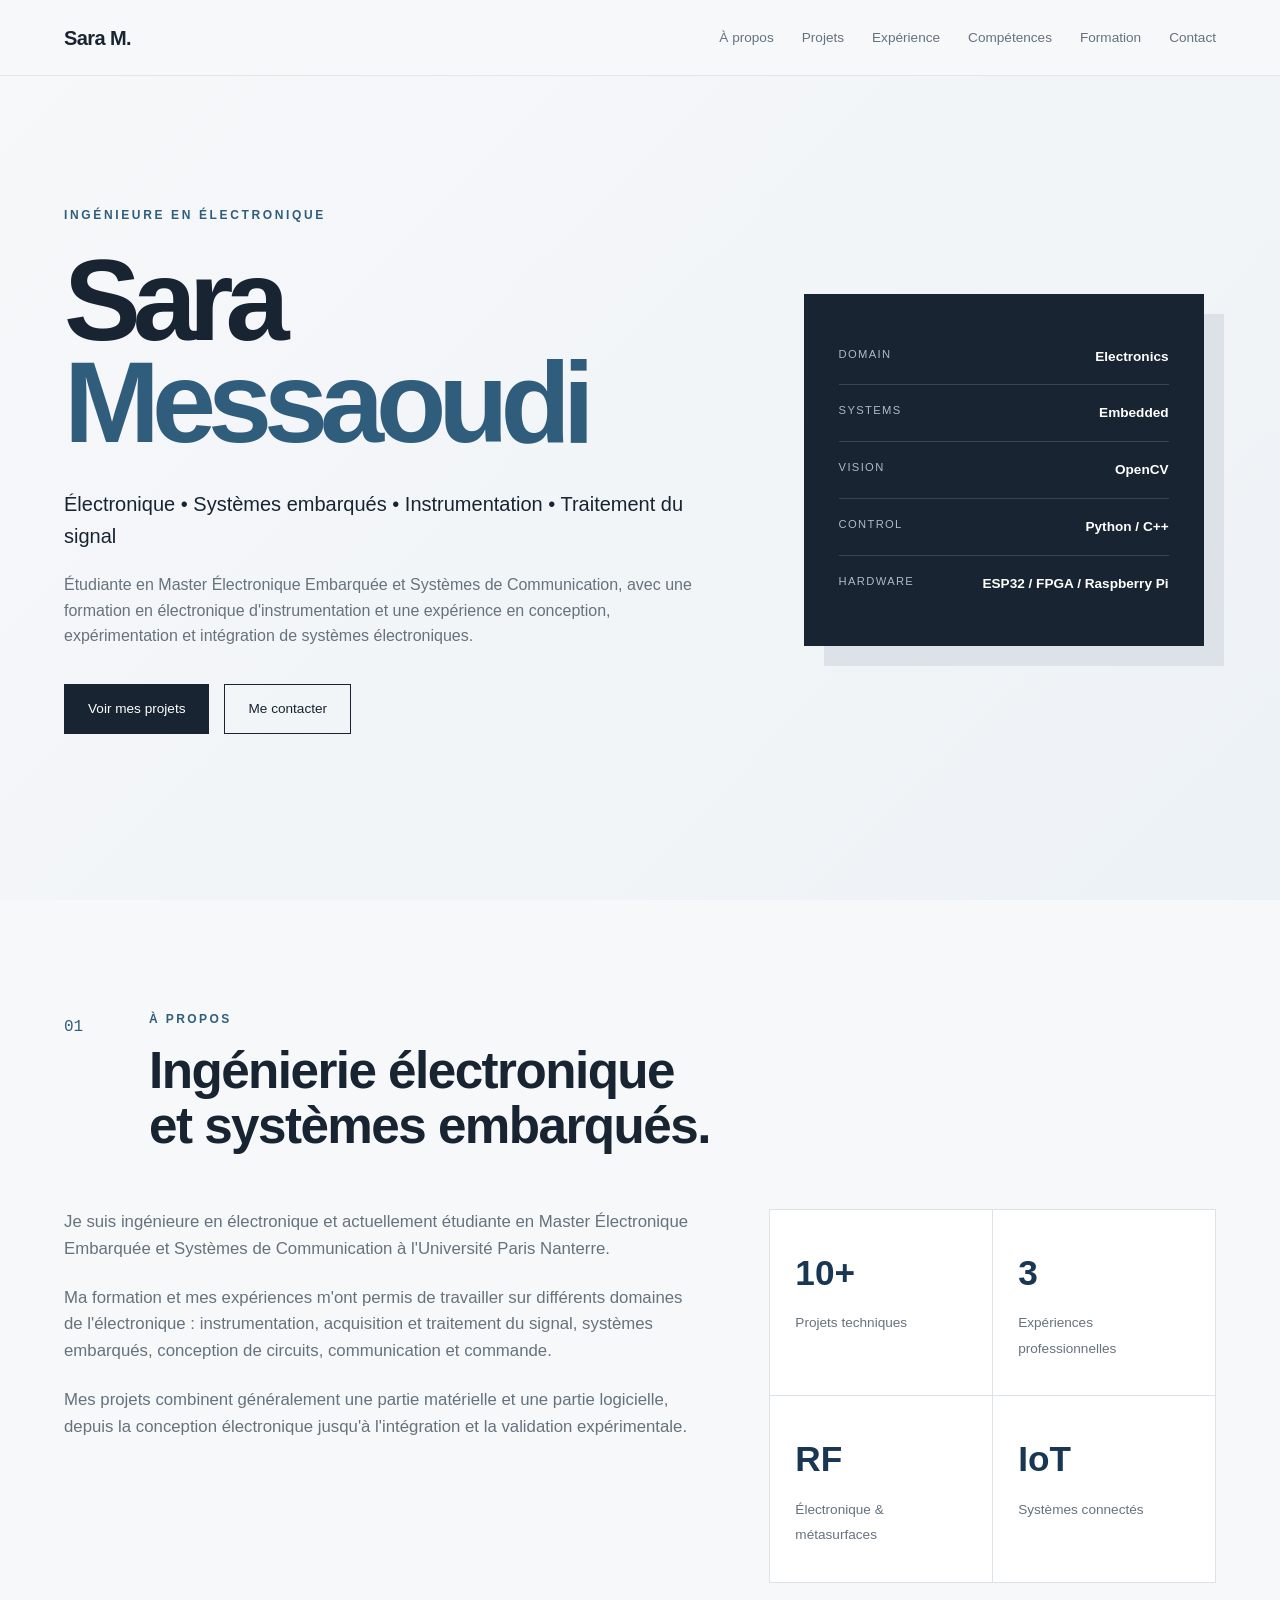
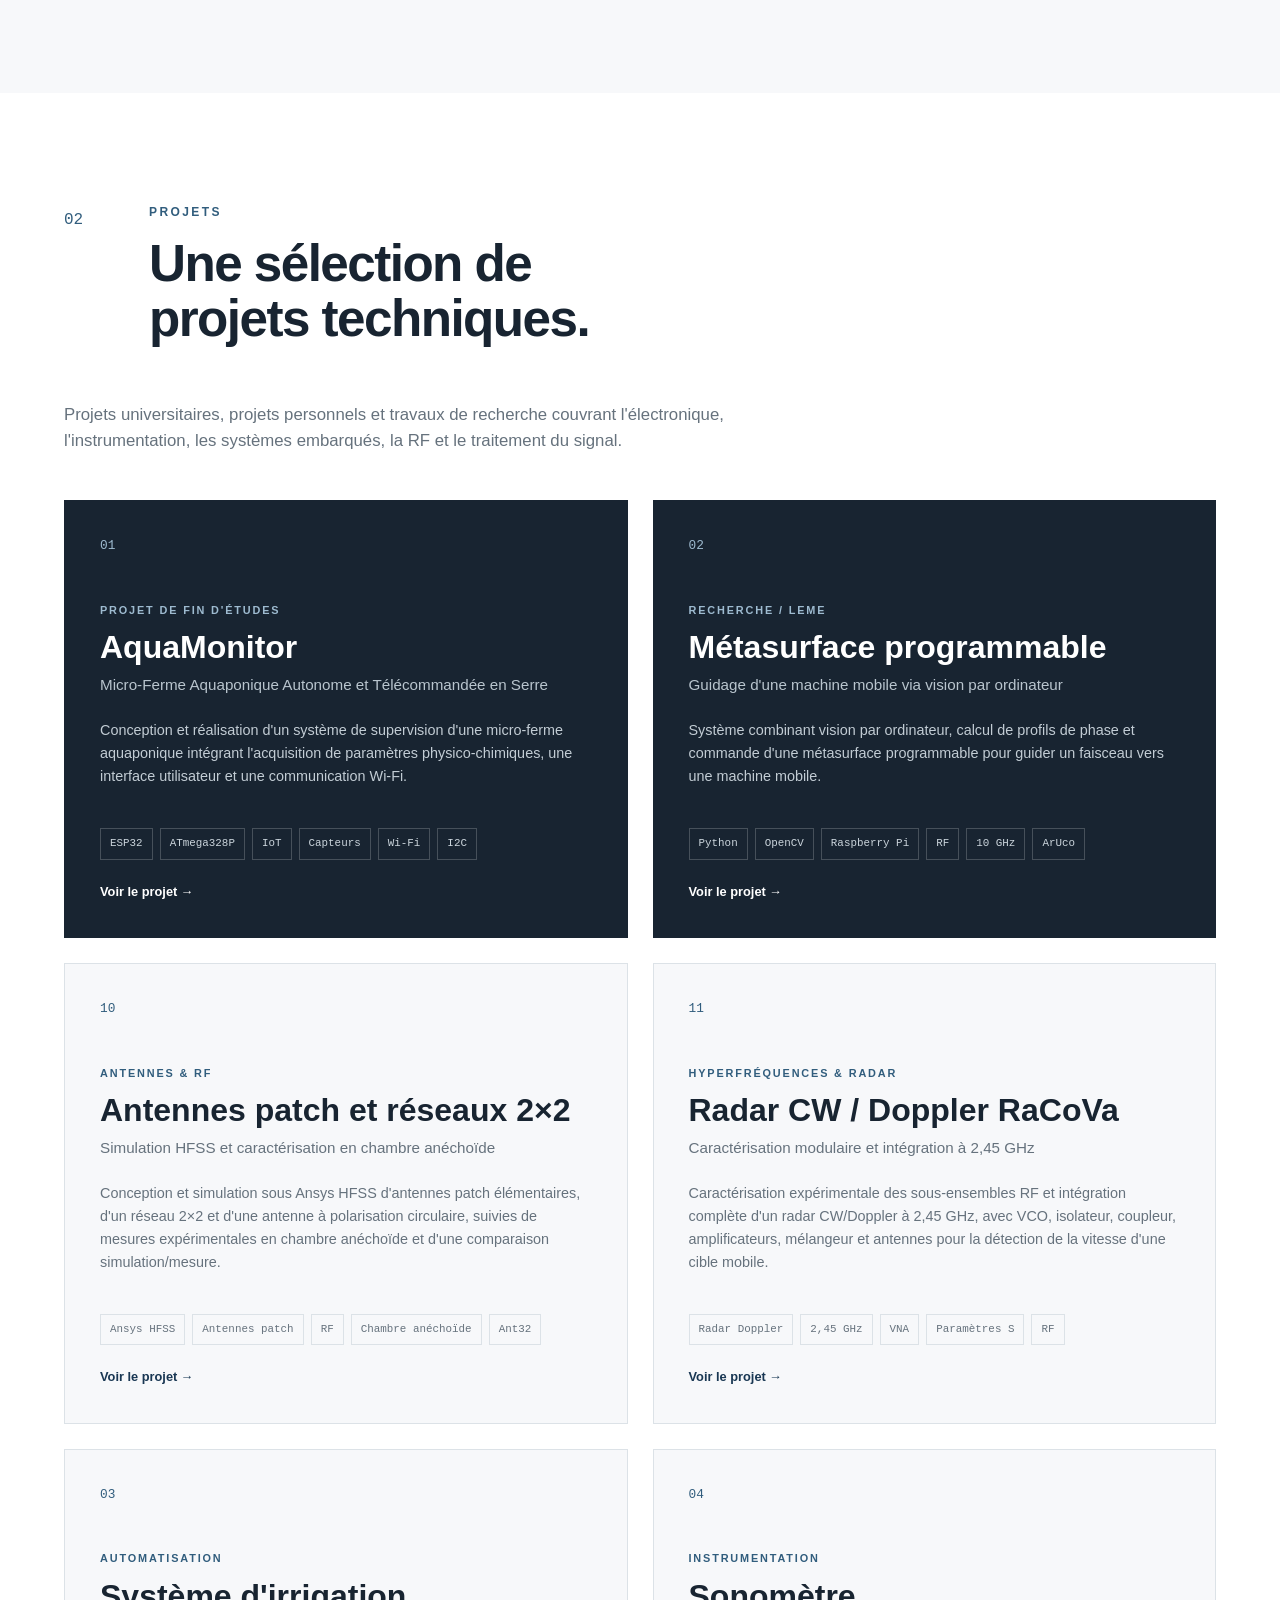
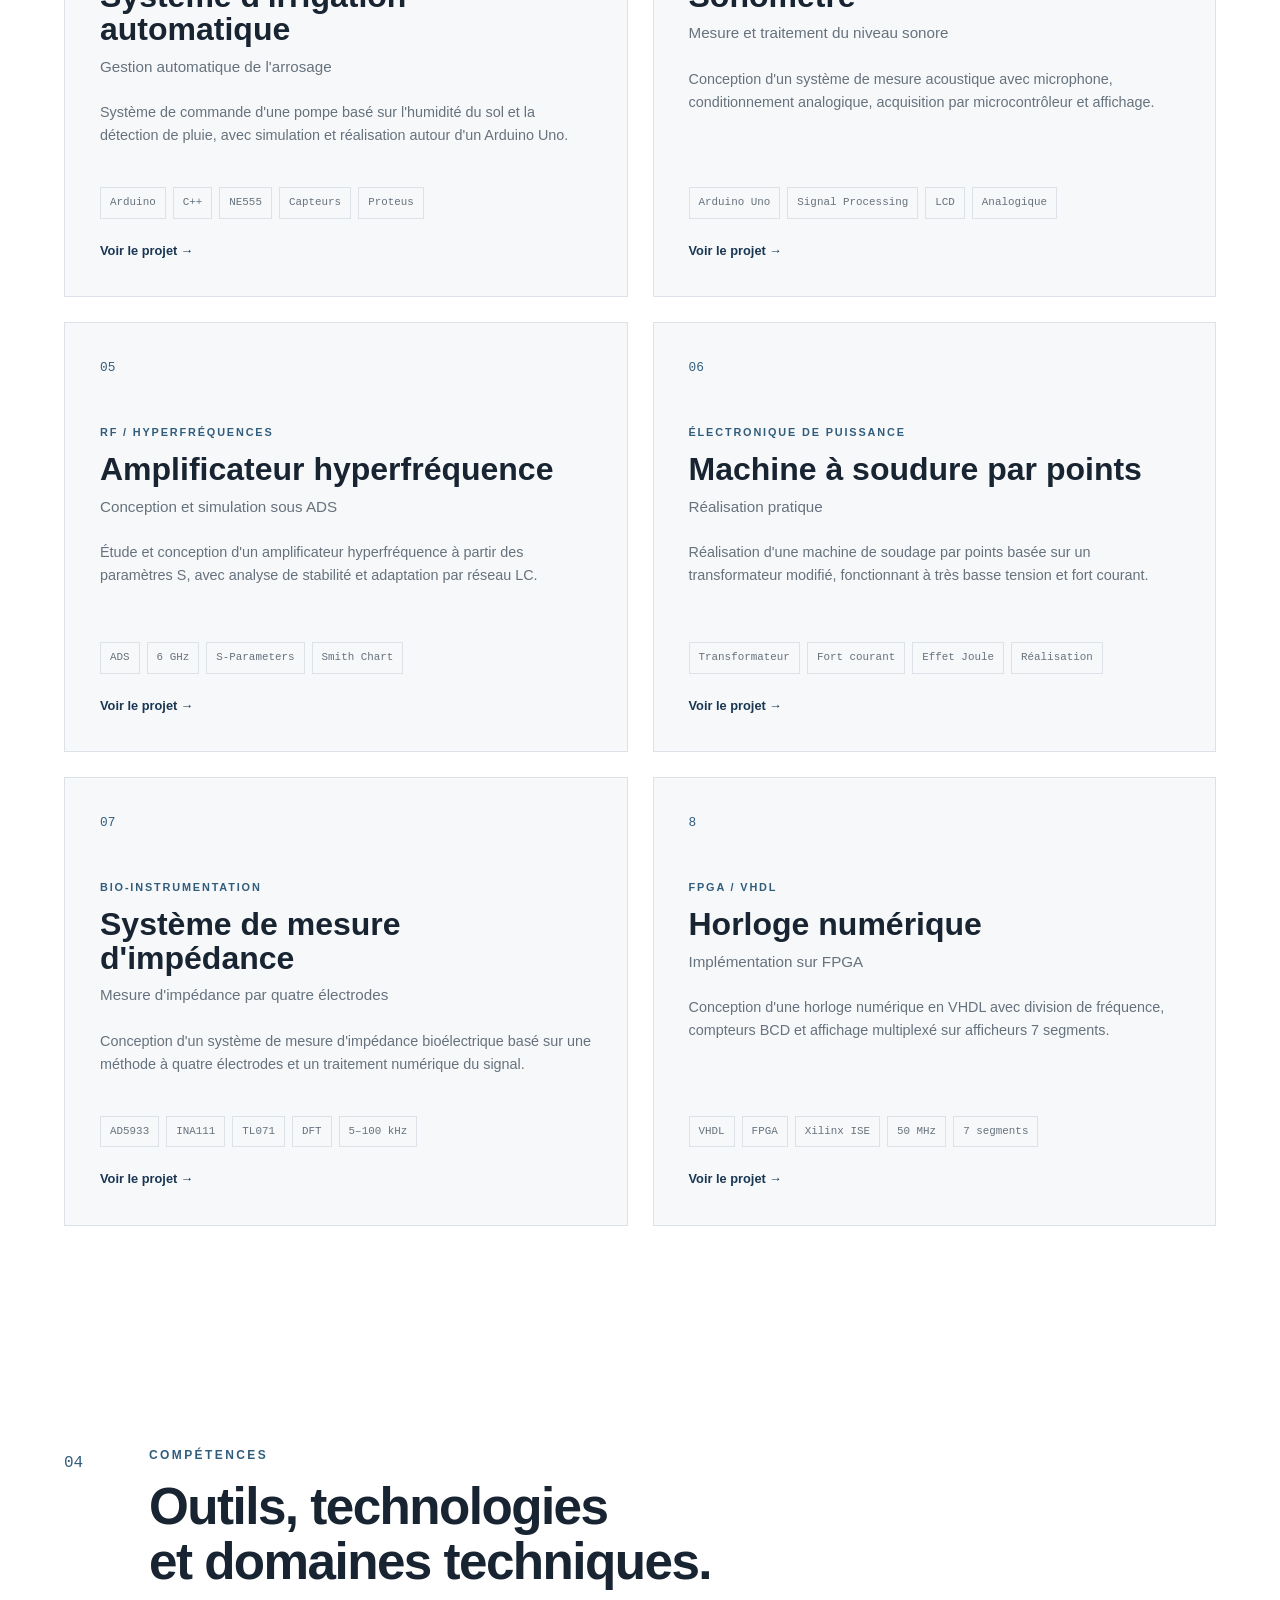
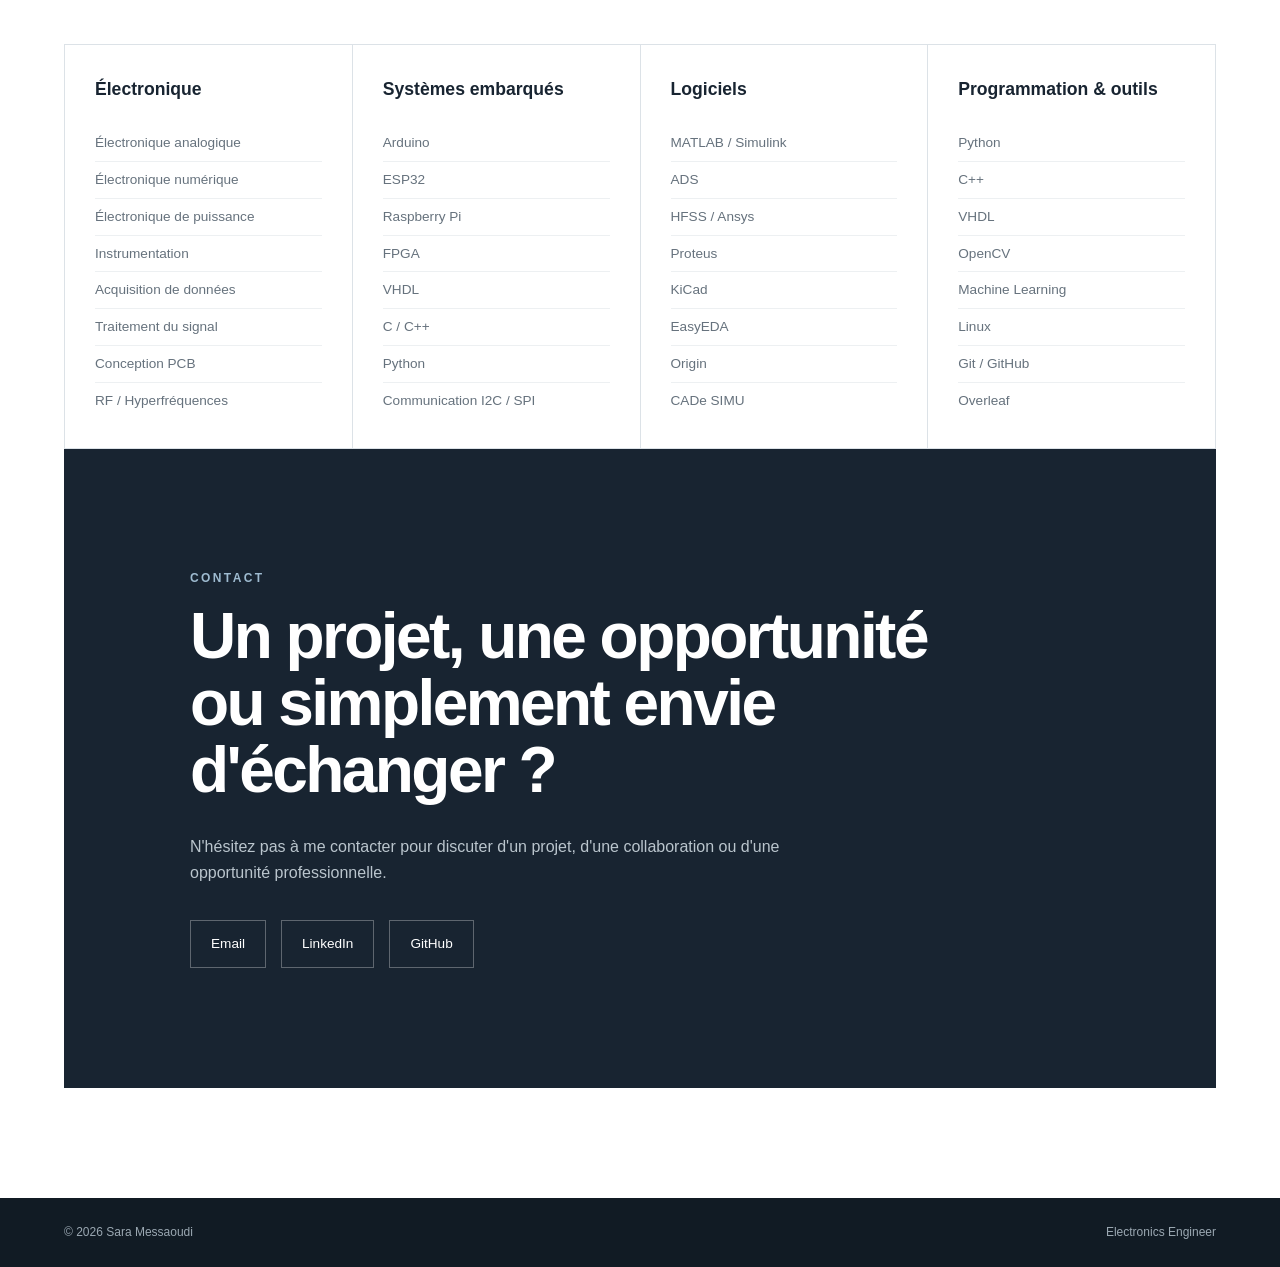
==== index.html @ 120aac89 "Ajout du portfolio" ====
<!DOCTYPE html>
<html lang="fr">

<head>
    <meta charset="UTF-8">
    <meta name="viewport" content="width=device-width, initial-scale=1.0">

    <title>Sara Messaoudi | Ingénieure Électronique</title>

    <meta name="description"
        content="Portfolio de Sara Messaoudi, ingénieure en électronique spécialisée en systèmes embarqués, instrumentation, traitement du signal et conception électronique.">

    <link rel="stylesheet" href="style.css">
</head>

<body>

    <!-- ========================================================= -->
    <!-- NAVIGATION -->
    <!-- ========================================================= -->

    <header class="navbar">
        <div class="container nav-container">

            <a href="#accueil" class="logo">
                Sara M.
            </a>

            <nav>
                <a href="#a-propos">À propos</a>
                <a href="#projets">Projets</a>
                <a href="#experience">Expérience</a>
                <a href="#competences">Compétences</a>
                <a href="#formation">Formation</a>
                <a href="#contact">Contact</a>
            </nav>

        </div>
    </header>


    <main>

        <!-- ===================================================== -->
        <!-- ACCUEIL -->
        <!-- ===================================================== -->

        <section id="accueil" class="hero">

            <div class="container hero-content">

                <div class="hero-text">

                    <p class="small-title">
                        INGÉNIEURE EN ÉLECTRONIQUE
                    </p>

                    <h1>
                        Sara<br>
                        <span>Messaoudi</span>
                    </h1>

                    <p class="hero-description">
                        Électronique • Systèmes embarqués • Instrumentation
                        • Traitement du signal
                    </p>

                    <p class="hero-intro">
                        Étudiante en Master Électronique Embarquée et
                        Systèmes de Communication, avec une formation
                        en électronique d'instrumentation et une expérience
                        en conception, expérimentation et intégration de
                        systèmes électroniques.
                    </p>

                    <div class="hero-buttons">
                        <a href="#projets" class="btn primary">
                            Voir mes projets
                        </a>

                        <a href="#contact" class="btn secondary">
                            Me contacter
                        </a>
                    </div>

                </div>


                <div class="hero-card">

                    <div class="technical-box">

                        <div class="technical-line">
                            <span>DOMAIN</span>
                            <strong>Electronics</strong>
                        </div>

                        <div class="technical-line">
                            <span>SYSTEMS</span>
                            <strong>Embedded</strong>
                        </div>

                        <div class="technical-line">
                            <span>VISION</span>
                            <strong>OpenCV</strong>
                        </div>

                        <div class="technical-line">
                            <span>CONTROL</span>
                            <strong>Python / C++</strong>
                        </div>

                        <div class="technical-line">
                            <span>HARDWARE</span>
                            <strong>ESP32 / FPGA / Raspberry Pi</strong>
                        </div>

                    </div>

                </div>

            </div>

        </section>


        <!-- ===================================================== -->
        <!-- À PROPOS -->
        <!-- ===================================================== -->

        <section id="a-propos" class="section">

            <div class="container">

                <div class="section-title">

                    <span>01</span>

                    <div>
                        <p class="section-label">À PROPOS</p>

                        <h2>
                            Ingénierie électronique<br>
                            et systèmes embarqués.
                        </h2>
                    </div>

                </div>


                <div class="about-grid">

                    <div class="about-text">

                        <p>
                            Je suis ingénieure en électronique et actuellement
                            étudiante en Master Électronique Embarquée et
                            Systèmes de Communication à l'Université Paris
                            Nanterre.
                        </p>

                        <p>
                            Ma formation et mes expériences m'ont permis de
                            travailler sur différents domaines de l'électronique :
                            instrumentation, acquisition et traitement du signal,
                            systèmes embarqués, conception de circuits,
                            communication et commande.
                        </p>

                        <p>
                            Mes projets combinent généralement une partie
                            matérielle et une partie logicielle, depuis la
                            conception électronique jusqu'à l'intégration et
                            la validation expérimentale.
                        </p>

                    </div>


                    <div class="about-stats">

                        <div class="stat">
                            <strong>10+</strong>
                            <span>Projets techniques</span>
                        </div>

                        <div class="stat">
                            <strong>3</strong>
                            <span>Expériences professionnelles</span>
                        </div>

                        <div class="stat">
                            <strong>RF</strong>
                            <span>Électronique & métasurfaces</span>
                        </div>

                        <div class="stat">
                            <strong>IoT</strong>
                            <span>Systèmes connectés</span>
                        </div>

                    </div>

                </div>

            </div>

        </section>


        <!-- ===================================================== -->
        <!-- PROJETS -->
        <!-- ===================================================== -->

        <section id="projets" class="section projects-section">

            <div class="container">

                <div class="section-title">

                    <span>02</span>

                    <div>
                        <p class="section-label">PROJETS</p>

                        <h2>
                            Une sélection de<br>
                            projets techniques.
                        </h2>
                    </div>

                </div>


                <p class="section-intro">
                    Projets universitaires, projets personnels et travaux
                    de recherche couvrant l'électronique, l'instrumentation,
                    les systèmes embarqués, la RF et le traitement du signal.
                </p>


                <div class="projects-grid">


                    <!-- ================================================= -->
                    <!-- PROJET 1 -->
                    <!-- ================================================= -->

                    <article class="project-card featured">

                        <div class="project-number">
                            01
                        </div>

                        <div class="project-content">

                            <p class="project-category">
                                PROJET DE FIN D'ÉTUDES
                            </p>

                            <h3>
                                AquaMonitor
                            </h3>

                            <h4>
                                Micro-Ferme Aquaponique Autonome
                                et Télécommandée en Serre
                            </h4>

                            <p>
                                Conception et réalisation d'un système
                                de supervision d'une micro-ferme aquaponique
                                intégrant l'acquisition de paramètres
                                physico-chimiques, une interface utilisateur
                                et une communication Wi-Fi.
                            </p>

                            <div class="tags">

                                <span>ESP32</span>
                                <span>ATmega328P</span>
                                <span>IoT</span>
                                <span>Capteurs</span>
                                <span>Wi-Fi</span>
                                <span>I2C</span>

                            </div>

                            <a href="project-aquamonitor.html" class="project-link">
                                Voir le projet →
                            </a>

                        </div>

                    </article>


                    <!-- ================================================= -->
                    <!-- PROJET 2 -->
                    <!-- ================================================= -->

                    <article class="project-card featured">

                        <div class="project-number">
                            02
                        </div>

                        <div class="project-content">

                            <p class="project-category">
                                RECHERCHE / LEME
                            </p>

                            <h3>
                                Métasurface programmable
                            </h3>

                            <h4>
                                Guidage d'une machine mobile
                                via vision par ordinateur
                            </h4>

                            <p>
                                Système combinant vision par ordinateur,
                                calcul de profils de phase et commande
                                d'une métasurface programmable pour guider
                                un faisceau vers une machine mobile.
                            </p>

                            <div class="tags">

                                <span>Python</span>
                                <span>OpenCV</span>
                                <span>Raspberry Pi</span>
                                <span>RF</span>
                                <span>10 GHz</span>
                                <span>ArUco</span>

                            </div>

                            <a href="project-leme.html" class="project-link">
                                Voir le projet →
                            </a>

                        </div>

                    </article>
                    <!-- ================================================= -->
<!-- PROJET 10 -->
<!-- ================================================= -->

<article class="project-card">

    <div class="project-number">
        10
    </div>

    <div class="project-content">

        <p class="project-category">
            ANTENNES & RF
        </p>

        <h3>
            Antennes patch et réseaux 2×2
        </h3>

        <h4>
            Simulation HFSS et caractérisation en chambre anéchoïde
        </h4>

        <p>
            Conception et simulation sous Ansys HFSS d'antennes patch
            élémentaires, d'un réseau 2×2 et d'une antenne à polarisation
            circulaire, suivies de mesures expérimentales en chambre
            anéchoïde et d'une comparaison simulation/mesure.
        </p>

        <div class="tags">

            <span>Ansys HFSS</span>
            <span>Antennes patch</span>
            <span>RF</span>
            <span>Chambre anéchoïde</span>
            <span>Ant32</span>

        </div>

        <a href="antennas-hfss.html" class="project-link">
            Voir le projet →
        </a>

    </div>

</article>
<!-- ================================================= -->
<!-- PROJET 11 -->
<!-- ================================================= -->

<article class="project-card">

    <div class="project-number">
        11
    </div>

    <div class="project-content">

        <p class="project-category">
            HYPERFRÉQUENCES & RADAR
        </p>

        <h3>
            Radar CW / Doppler RaCoVa
        </h3>

        <h4>
            Caractérisation modulaire et intégration à 2,45 GHz
        </h4>

        <p>
            Caractérisation expérimentale des sous-ensembles RF
            et intégration complète d'un radar CW/Doppler à 2,45 GHz,
            avec VCO, isolateur, coupleur, amplificateurs, mélangeur
            et antennes pour la détection de la vitesse d'une cible mobile.
        </p>

        <div class="tags">

            <span>Radar Doppler</span>
            <span>2,45 GHz</span>
            <span>VNA</span>
            <span>Paramètres S</span>
            <span>RF</span>

        </div>

        <a href="radar-racova.html" class="project-link">
            Voir le projet →
        </a>

    </div>

</article>

                    

                    <!-- ================================================= -->
                    <!-- PROJET 4 -->
                    <!-- ================================================= -->

                    <article class="project-card">

                        <div class="project-number">
                            03
                        </div>

                        <div class="project-content">

                            <p class="project-category">
                                AUTOMATISATION
                            </p>

                            <h3>
                                Système d'irrigation automatique
                            </h3>

                            <h4>
                                Gestion automatique de l'arrosage
                            </h4>

                            <p>
                                Système de commande d'une pompe basé sur
                                l'humidité du sol et la détection de pluie,
                                avec simulation et réalisation autour
                                d'un Arduino Uno.
                            </p>

                            <div class="tags">

                                <span>Arduino</span>
                                <span>C++</span>
                                <span>NE555</span>
                                <span>Capteurs</span>
                                <span>Proteus</span>

                            </div>

                            <a href="irrigation.html" class="project-link">
                                Voir le projet →
                            </a>

                        </div>

                    </article>


                    <!-- ================================================= -->
                    <!-- PROJET 5 -->
                    <!-- ================================================= -->

                    <article class="project-card">

                        <div class="project-number">
                            04
                        </div>

                        <div class="project-content">

                            <p class="project-category">
                                INSTRUMENTATION
                            </p>

                            <h3>
                                Sonomètre
                            </h3>

                            <h4>
                                Mesure et traitement du niveau sonore
                            </h4>

                            <p>
                                Conception d'un système de mesure acoustique
                                avec microphone, conditionnement analogique,
                                acquisition par microcontrôleur et affichage.
                            </p>

                            <div class="tags">

                                <span>Arduino Uno</span>
                                <span>Signal Processing</span>
                                <span>LCD</span>
                                <span>Analogique</span>

                            </div>

                            <a href="decibelmetre.html" class="project-link">
                                Voir le projet →
                            </a>

                        </div>

                    </article>


                    <!-- ================================================= -->
                    <!-- PROJET 6 -->
                    <!-- ================================================= -->

                    <article class="project-card">

                        <div class="project-number">
                            05
                        </div>

                        <div class="project-content">

                            <p class="project-category">
                                RF / HYPERFRÉQUENCES
                            </p>

                            <h3>
                                Amplificateur hyperfréquence
                            </h3>

                            <h4>
                                Conception et simulation sous ADS
                            </h4>

                            <p>
                                Étude et conception d'un amplificateur
                                hyperfréquence à partir des paramètres S,
                                avec analyse de stabilité et adaptation
                                par réseau LC.
                            </p>

                            <div class="tags">

                                <span>ADS</span>
                                <span>6 GHz</span>
                                <span>S-Parameters</span>
                                <span>Smith Chart</span>

                            </div>

                            <a href="ads-amplificateur.html" class="project-link">
                                Voir le projet →
                            </a>

                        </div>

                    </article>


                    <!-- ================================================= -->
                    <!-- PROJET 7 -->
                    <!-- ================================================= -->

                    <article class="project-card">

                        <div class="project-number">
                            06
                        </div>

                        <div class="project-content">

                            <p class="project-category">
                                ÉLECTRONIQUE DE PUISSANCE
                            </p>

                            <h3>
                                Machine à soudure par points
                            </h3>

                            <h4>
                                Réalisation pratique
                            </h4>

                            <p>
                                Réalisation d'une machine de soudage par
                                points basée sur un transformateur modifié,
                                fonctionnant à très basse tension et fort
                                courant.
                            </p>

                            <div class="tags">

                                <span>Transformateur</span>
                                <span>Fort courant</span>
                                <span>Effet Joule</span>
                                <span>Réalisation</span>

                            </div>

                            <a href="spot-welder.html" class="project-link">
                                Voir le projet →
                            </a>

                        </div>

                    </article>


                    <!-- ================================================= -->
                    <!-- PROJET 8 -->
                    <!-- ================================================= -->

                    <article class="project-card">

                        <div class="project-number">
                            07
                        </div>

                        <div class="project-content">

                            <p class="project-category">
                                BIO-INSTRUMENTATION
                            </p>

                            <h3>
                                Système de mesure d'impédance
                            </h3>

                            <h4>
                                Mesure d'impédance par quatre électrodes
                            </h4>

                            <p>
                                Conception d'un système de mesure
                                d'impédance bioélectrique basé sur une
                                méthode à quatre électrodes et un traitement
                                numérique du signal.
                            </p>

                            <div class="tags">

                                <span>AD5933</span>
                                <span>INA111</span>
                                <span>TL071</span>
                                <span>DFT</span>
                                <span>5–100 kHz</span>

                            </div>

                            <a href="bioimpedance.html" class="project-link">
                                Voir le projet →
                            </a>

                        </div>

                    </article>

                    <!-- ================================================= -->
                    <!-- PROJET 10 -->
                    <!-- ================================================= -->

                    <article class="project-card">

                        <div class="project-number">
                            8
                        </div>

                        <div class="project-content">

                            <p class="project-category">
                                FPGA / VHDL
                            </p>

                            <h3>
                                Horloge numérique
                            </h3>

                            <h4>
                                Implémentation sur FPGA
                            </h4>

                            <p>
                                Conception d'une horloge numérique en VHDL
                                avec division de fréquence, compteurs BCD
                                et affichage multiplexé sur afficheurs
                                7 segments.
                            </p>

                            <div class="tags">

                                <span>VHDL</span>
                                <span>FPGA</span>
                                <span>Xilinx ISE</span>
                                <span>50 MHz</span>
                                <span>7 segments</span>

                            </div>

                            <a href="digital-clock.html" class="project-link">
                                Voir le projet →
                            </a>

                        </div>

                    </article>


                </div>

            </div>

        </section>

        <!-- ===================================================== -->
        <!-- COMPÉTENCES -->
        <!-- ===================================================== -->

        <section id="competences" class="section skills-section">

            <div class="container">

                <div class="section-title">

                    <span>04</span>

                    <div>
                        <p class="section-label">COMPÉTENCES</p>

                        <h2>
                            Outils, technologies<br>
                            et domaines techniques.
                        </h2>
                    </div>

                </div>


                <div class="skills-grid">


                    <div class="skill-box">

                        <h3>
                            Électronique
                        </h3>

                        <ul>

                            <li>Électronique analogique</li>
                            <li>Électronique numérique</li>
                            <li>Électronique de puissance</li>
                            <li>Instrumentation</li>
                            <li>Acquisition de données</li>
                            <li>Traitement du signal</li>
                            <li>Conception PCB</li>
                            <li>RF / Hyperfréquences</li>

                        </ul>

                    </div>


                    <div class="skill-box">

                        <h3>
                            Systèmes embarqués
                        </h3>

                        <ul>

                            <li>Arduino</li>
                            <li>ESP32</li>
                            <li>Raspberry Pi</li>
                            <li>FPGA</li>
                            <li>VHDL</li>
                            <li>C / C++</li>
                            <li>Python</li>
                            <li>Communication I2C / SPI</li>

                        </ul>

                    </div>


                    <div class="skill-box">

                        <h3>
                            Logiciels
                        </h3>

                        <ul>

                            <li>MATLAB / Simulink</li>
                            <li>ADS</li>
                            <li>HFSS / Ansys</li>
                            <li>Proteus</li>
                            <li>KiCad</li>
                            <li>EasyEDA</li>
                            <li>Origin</li>
                            <li>CADe SIMU</li>

                        </ul>

                    </div>


                    <div class="skill-box">

                        <h3>
                            Programmation & outils
                        </h3>

                        <ul>

                            <li>Python</li>
                            <li>C++</li>
                            <li>VHDL</li>
                            <li>OpenCV</li>
                            <li>Machine Learning</li>
                            <li>Linux</li>
                            <li>Git / GitHub</li>
                            <li>Overleaf</li>

                        </ul>

                    </div>


                </div>


        <!-- ===================================================== -->
        <!-- CONTACT -->
        <!-- ===================================================== -->

        <section id="contact" class="contact-section">

            <div class="container contact-content">

                <p class="section-label">
                    CONTACT
                </p>

                <h2>
                    Un projet, une opportunité<br>
                    ou simplement envie d'échanger ?
                </h2>

                <p>
                    N'hésitez pas à me contacter pour discuter
                    d'un projet, d'une collaboration ou d'une
                    opportunité professionnelle.
                </p>

                <div class="contact-links">

                    <a href="mailto:votre.email@example.com">
                        Email
                    </a>

                    <a href="https://www.linkedin.com/" target="_blank">
                        LinkedIn
                    </a>

                    <a href="https://github.com/" target="_blank">
                        GitHub
                    </a>

                </div>

            </div>

        </section>

    </main>


    <!-- ========================================================= -->
    <!-- FOOTER -->
    <!-- ========================================================= -->

    <footer>

        <div class="container footer-content">

            <p>
                © 2026 Sara Messaoudi
            </p>

            <p>
                Electronics Engineer
            </p>

        </div>

    </footer>


</body>

</html>
---- style.css ----
/* ========================================================= */
/* RESET */
/* ========================================================= */

* {
    margin: 0;
    padding: 0;
    box-sizing: border-box;
}

html {
    scroll-behavior: smooth;
}

body {
    font-family: Arial, Helvetica, sans-serif;
    background: #f7f8fa;
    color: #182431;
    line-height: 1.6;
}

a {
    color: inherit;
    text-decoration: none;
}

img {
    max-width: 100%;
    display: block;
}


/* ========================================================= */
/* VARIABLES */
/* ========================================================= */

:root {

    --dark: #182431;
    --dark-blue: #193753;
    --blue: #315d7d;
    --light-blue: #e9f0f5;

    --background: #f7f8fa;
    --white: #ffffff;

    --grey: #66727d;
    --light-grey: #dce2e7;

    --max-width: 1180px;
}


/* ========================================================= */
/* GLOBAL */
/* ========================================================= */

.container {
    width: min(1180px, 90%);
    margin: auto;
}

.section {
    padding: 110px 0;
}

.section-label {
    font-size: 0.75rem;
    font-weight: 700;
    letter-spacing: 0.2em;
    color: var(--blue);
    margin-bottom: 14px;
}

.section-title {
    display: grid;
    grid-template-columns: 60px 1fr;
    gap: 25px;
    align-items: start;
    margin-bottom: 55px;
}

.section-title > span {
    font-family: monospace;
    font-size: 1rem;
    color: var(--blue);
    padding-top: 5px;
}

.section-title h2 {
    font-size: clamp(2rem, 4vw, 3.4rem);
    line-height: 1.08;
    font-weight: 600;
    letter-spacing: -0.03em;
}

.section-intro {
    max-width: 700px;
    color: var(--grey);
    font-size: 1.05rem;
    margin-bottom: 45px;
}


/* ========================================================= */
/* NAVBAR */
/* ========================================================= */

.navbar {
    position: fixed;
    top: 0;
    left: 0;
    width: 100%;
    z-index: 1000;

    background: rgba(247, 248, 250, 0.92);
    backdrop-filter: blur(10px);

    border-bottom: 1px solid rgba(24, 36, 49, 0.08);
}

.nav-container {
    height: 75px;

    display: flex;
    align-items: center;
    justify-content: space-between;
}

.logo {
    font-size: 1.25rem;
    font-weight: 700;
    letter-spacing: -0.03em;
}

.navbar nav {
    display: flex;
    align-items: center;
    gap: 28px;
}

.navbar nav a {
    font-size: 0.85rem;
    color: var(--grey);
    transition: 0.25s ease;
}

.navbar nav a:hover {
    color: var(--dark);
}


/* ========================================================= */
/* HERO */
/* ========================================================= */

.hero {
    min-height: 100vh;

    display: flex;
    align-items: center;

    padding: 130px 0 90px;

    background:
        linear-gradient(
            135deg,
            #f7f8fa 0%,
            #edf2f6 100%
        );
}

.hero-content {
    display: grid;
    grid-template-columns: 1.5fr 1fr;
    gap: 90px;
    align-items: center;
}

.small-title {
    color: var(--blue);
    font-size: 0.75rem;
    letter-spacing: 0.22em;
    font-weight: 700;
    margin-bottom: 25px;
}

.hero h1 {
    font-size: clamp(4rem, 9vw, 8rem);
    line-height: 0.88;
    letter-spacing: -0.07em;
    font-weight: 600;
}

.hero h1 span {
    color: var(--blue);
}

.hero-description {
    margin-top: 35px;

    font-size: 1.25rem;
    font-weight: 500;

    max-width: 650px;
}

.hero-intro {
    max-width: 650px;
    color: var(--grey);
    margin-top: 20px;
    font-size: 1rem;
}

.hero-buttons {
    display: flex;
    gap: 15px;
    margin-top: 35px;
    flex-wrap: wrap;
}

.btn {
    padding: 13px 23px;
    border: 1px solid var(--dark);
    font-size: 0.85rem;
    transition: 0.25s ease;
}

.btn.primary {
    background: var(--dark);
    color: white;
}

.btn.primary:hover {
    background: var(--blue);
    border-color: var(--blue);
}

.btn.secondary {
    background: transparent;
}

.btn.secondary:hover {
    background: white;
}


/* ========================================================= */
/* HERO TECHNICAL CARD */
/* ========================================================= */

.hero-card {
    display: flex;
    justify-content: center;
}

.technical-box {
    width: 100%;
    max-width: 400px;

    background: var(--dark);
    color: white;

    padding: 35px;

    box-shadow:
        20px 20px 0px var(--light-grey);
}

.technical-line {
    display: flex;
    justify-content: space-between;
    gap: 20px;

    padding: 17px 0;

    border-bottom: 1px solid rgba(255,255,255,0.15);
}

.technical-line:last-child {
    border-bottom: none;
}

.technical-line span {
    color: #aebac5;
    font-size: 0.7rem;
    letter-spacing: 0.12em;
}

.technical-line strong {
    font-size: 0.85rem;
    text-align: right;
}


/* ========================================================= */
/* ABOUT */
/* ========================================================= */

.about-grid {
    display: grid;
    grid-template-columns: 1.4fr 1fr;
    gap: 80px;
}

.about-text {
    max-width: 720px;
}

.about-text p {
    margin-bottom: 22px;
    color: var(--grey);
    font-size: 1.05rem;
}

.about-stats {
    display: grid;
    grid-template-columns: 1fr 1fr;
    gap: 1px;

    background: var(--light-grey);

    border: 1px solid var(--light-grey);
}

.stat {
    background: var(--white);
    padding: 35px 25px;
}

.stat strong {
    display: block;

    font-size: 2.2rem;
    color: var(--dark-blue);

    margin-bottom: 8px;
}

.stat span {
    color: var(--grey);
    font-size: 0.85rem;
}


/* ========================================================= */
/* PROJECTS */
/* ========================================================= */

.projects-section {
    background: white;
}

.projects-grid {
    display: grid;
    grid-template-columns: repeat(2, 1fr);
    gap: 25px;
}

.project-card {
    position: relative;

    background: #f7f8fa;

    border: 1px solid var(--light-grey);

    padding: 35px;

    min-height: 430px;

    display: flex;
    flex-direction: column;

    transition: 0.3s ease;
}

.project-card:hover {
    transform: translateY(-5px);

    box-shadow:
        0 15px 35px rgba(24, 36, 49, 0.08);
}

.project-card.featured {
    background: var(--dark);
    color: white;
    border-color: var(--dark);
}

.project-number {
    font-family: monospace;
    font-size: 0.8rem;
    color: var(--blue);

    margin-bottom: 45px;
}

.featured .project-number {
    color: #9ebbd0;
}

.project-content {
    display: flex;
    flex-direction: column;
    height: 100%;
}

.project-category {
    font-size: 0.68rem;
    letter-spacing: 0.17em;
    font-weight: 700;

    color: var(--blue);

    margin-bottom: 12px;
}

.featured .project-category {
    color: #9ebbd0;
}

.project-card h3 {
    font-size: 2rem;
    line-height: 1.05;
    margin-bottom: 8px;
}

.project-card h4 {
    font-size: 0.95rem;
    font-weight: 500;

    color: var(--grey);

    margin-bottom: 22px;
}

.featured h4 {
    color: #b9c5ce;
}

.project-card p:not(.project-category) {
    color: var(--grey);
    font-size: 0.9rem;

    max-width: 550px;

    margin-bottom: 25px;
}

.featured p:not(.project-category) {
    color: #c2ccd4;
}

.tags {
    display: flex;
    flex-wrap: wrap;
    gap: 7px;

    margin-top: auto;
    padding-top: 15px;
}

.tags span {
    font-family: monospace;

    font-size: 0.68rem;

    padding: 6px 9px;

    border: 1px solid var(--light-grey);

    color: var(--grey);
}

.featured .tags span {
    border-color: rgba(255,255,255,0.2);
    color: #cbd5dc;
}

.project-link {
    display: inline-block;

    margin-top: 22px;

    font-size: 0.8rem;
    font-weight: 700;

    color: var(--dark-blue);
}

.featured .project-link {
    color: white;
}


/* ========================================================= */
/* EXPERIENCE */
/* ========================================================= */

.timeline {
    border-left: 1px solid var(--light-grey);
}

.timeline-item {
    display: grid;
    grid-template-columns: 140px 1fr;
    gap: 40px;

    padding: 0 0 65px 40px;

    position: relative;
}

.timeline-item::before {
    content: "";

    position: absolute;

    left: -5px;
    top: 5px;

    width: 9px;
    height: 9px;

    background: var(--blue);

    border-radius: 50%;
}

.timeline-date {
    font-family: monospace;
    font-size: 0.85rem;
    color: var(--blue);
}

.timeline-content {
    max-width: 750px;
}

.experience-type {
    font-size: 0.68rem;
    letter-spacing: 0.15em;
    font-weight: 700;

    color: var(--blue);

    margin-bottom: 12px;
}

.timeline-content h3 {
    font-size: 1.55rem;
    margin-bottom: 5px;
}

.experience-role {
    color: var(--grey);
    margin-bottom: 18px;
}

.timeline-content > p:not(.experience-type):not(.experience-role) {
    color: var(--grey);
}


/* ========================================================= */
/* SKILLS */
/* ========================================================= */

.skills-section {
    background: white;
}

.skills-grid {
    display: grid;
    grid-template-columns: repeat(4, 1fr);

    gap: 1px;

    background: var(--light-grey);

    border: 1px solid var(--light-grey);
}

.skill-box {
    background: white;
    padding: 30px;
}

.skill-box h3 {
    font-size: 1.1rem;
    margin-bottom: 22px;
}

.skill-box ul {
    list-style: none;
}

.skill-box li {
    color: var(--grey);
    font-size: 0.85rem;

    padding: 7px 0;

    border-bottom: 1px solid #edf0f2;
}

.skill-box li:last-child {
    border-bottom: none;
}


/* ========================================================= */
/* LANGUAGES */
/* ========================================================= */

.languages {
    margin-top: 60px;

    padding-top: 40px;

    border-top: 1px solid var(--light-grey);
}

.languages h3 {
    margin-bottom: 25px;
}

.language-list {
    display: grid;
    grid-template-columns: repeat(3, 1fr);
    gap: 20px;
}

.language-list div {
    padding: 22px;

    background: #f7f8fa;

    border: 1px solid var(--light-grey);
}

.language-list strong {
    display: block;
    margin-bottom: 5px;
}

.language-list span {
    color: var(--grey);
    font-size: 0.85rem;
}


/* ========================================================= */
/* FORMATION */
/* ========================================================= */

.education-list {
    border-top: 1px solid var(--light-grey);
}

.education-item {
    display: grid;
    grid-template-columns: 180px 1fr;
    gap: 40px;

    padding: 35px 0;

    border-bottom: 1px solid var(--light-grey);
}

.education-year {
    font-family: monospace;
    color: var(--blue);
    font-size: 0.85rem;
}

.education-item h3 {
    font-size: 1.3rem;
    margin-bottom: 8px;
}

.education-item p {
    color: var(--grey);
}


/* ========================================================= */
/* CONTACT */
/* ========================================================= */

.contact-section {
    background: var(--dark);

    color: white;

    padding: 120px 0;
}

.contact-content {
    max-width: 900px;
}

.contact-section .section-label {
    color: #9ebbd0;
}

.contact-section h2 {
    font-size: clamp(2.5rem, 5vw, 4.5rem);
    line-height: 1.05;

    letter-spacing: -0.04em;

    margin-bottom: 30px;
}

.contact-section > .container > p:not(.section-label) {
    color: #bac5cd;

    max-width: 600px;

    margin-bottom: 35px;
}

.contact-links {
    display: flex;
    gap: 15px;
    flex-wrap: wrap;
}

.contact-links a {
    border: 1px solid rgba(255,255,255,0.3);

    padding: 12px 20px;

    font-size: 0.85rem;

    transition: 0.25s ease;
}

.contact-links a:hover {
    background: white;
    color: var(--dark);
}


/* ========================================================= */
/* FOOTER */
/* ========================================================= */

footer {
    background: #111b24;

    color: #9ba8b2;

    padding: 25px 0;
}

.footer-content {
    display: flex;
    justify-content: space-between;
    gap: 20px;

    font-size: 0.75rem;
}


/* ========================================================= */
/* RESPONSIVE — TABLETTE */
/* ========================================================= */

@media (max-width: 950px) {

    .navbar nav {
        gap: 15px;
    }

    .navbar nav a {
        font-size: 0.75rem;
    }

    .hero-content {
        grid-template-columns: 1fr;
        gap: 60px;
    }

    .hero-card {
        justify-content: flex-start;
    }

    .about-grid {
        grid-template-columns: 1fr;
        gap: 50px;
    }

    .skills-grid {
        grid-template-columns: repeat(2, 1fr);
    }

}


/* ========================================================= */
/* RESPONSIVE — MOBILE */
/* ========================================================= */

@media (max-width: 700px) {

    .section {
        padding: 75px 0;
    }

    .navbar {
        position: relative;
    }

    .nav-container {
        height: auto;
        padding: 20px 0;

        flex-direction: column;
        gap: 18px;
    }

    .navbar nav {
        width: 100%;

        display: flex;
        justify-content: center;

        flex-wrap: wrap;

        gap: 12px 18px;
    }

    .hero {
        min-height: auto;
        padding: 90px 0 75px;
    }

    .hero h1 {
        font-size: 4.5rem;
    }

    .section-title {
        grid-template-columns: 35px 1fr;
        gap: 15px;
    }

    .section-title h2 {
        font-size: 2.3rem;
    }

    .projects-grid {
        grid-template-columns: 1fr;
    }

    .project-card {
        min-height: 400px;
    }

    .timeline-item {
        grid-template-columns: 1fr;
        gap: 10px;

        padding-left: 25px;
    }

    .skills-grid {
        grid-template-columns: 1fr;
    }

    .language-list {
        grid-template-columns: 1fr;
    }

    .education-item {
        grid-template-columns: 1fr;
        gap: 10px;
    }

    .footer-content {
        flex-direction: column;
    }

}
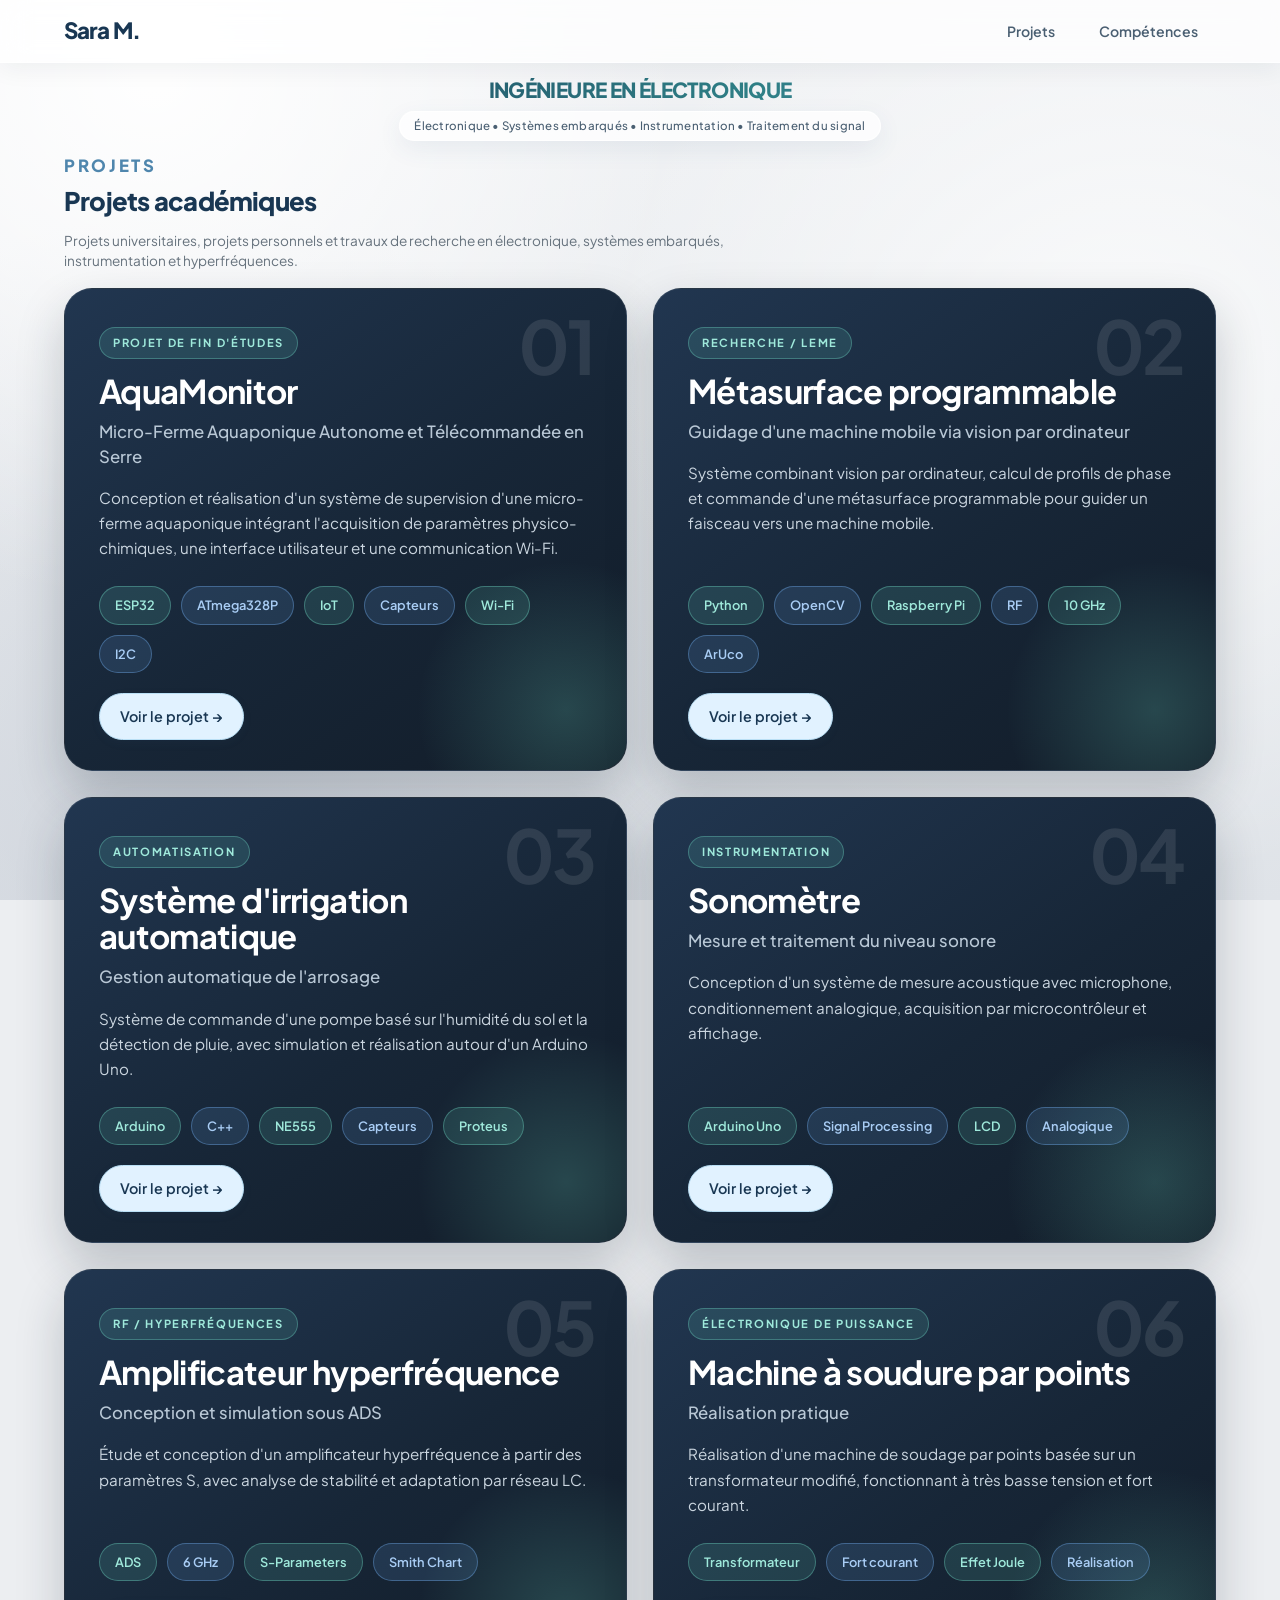
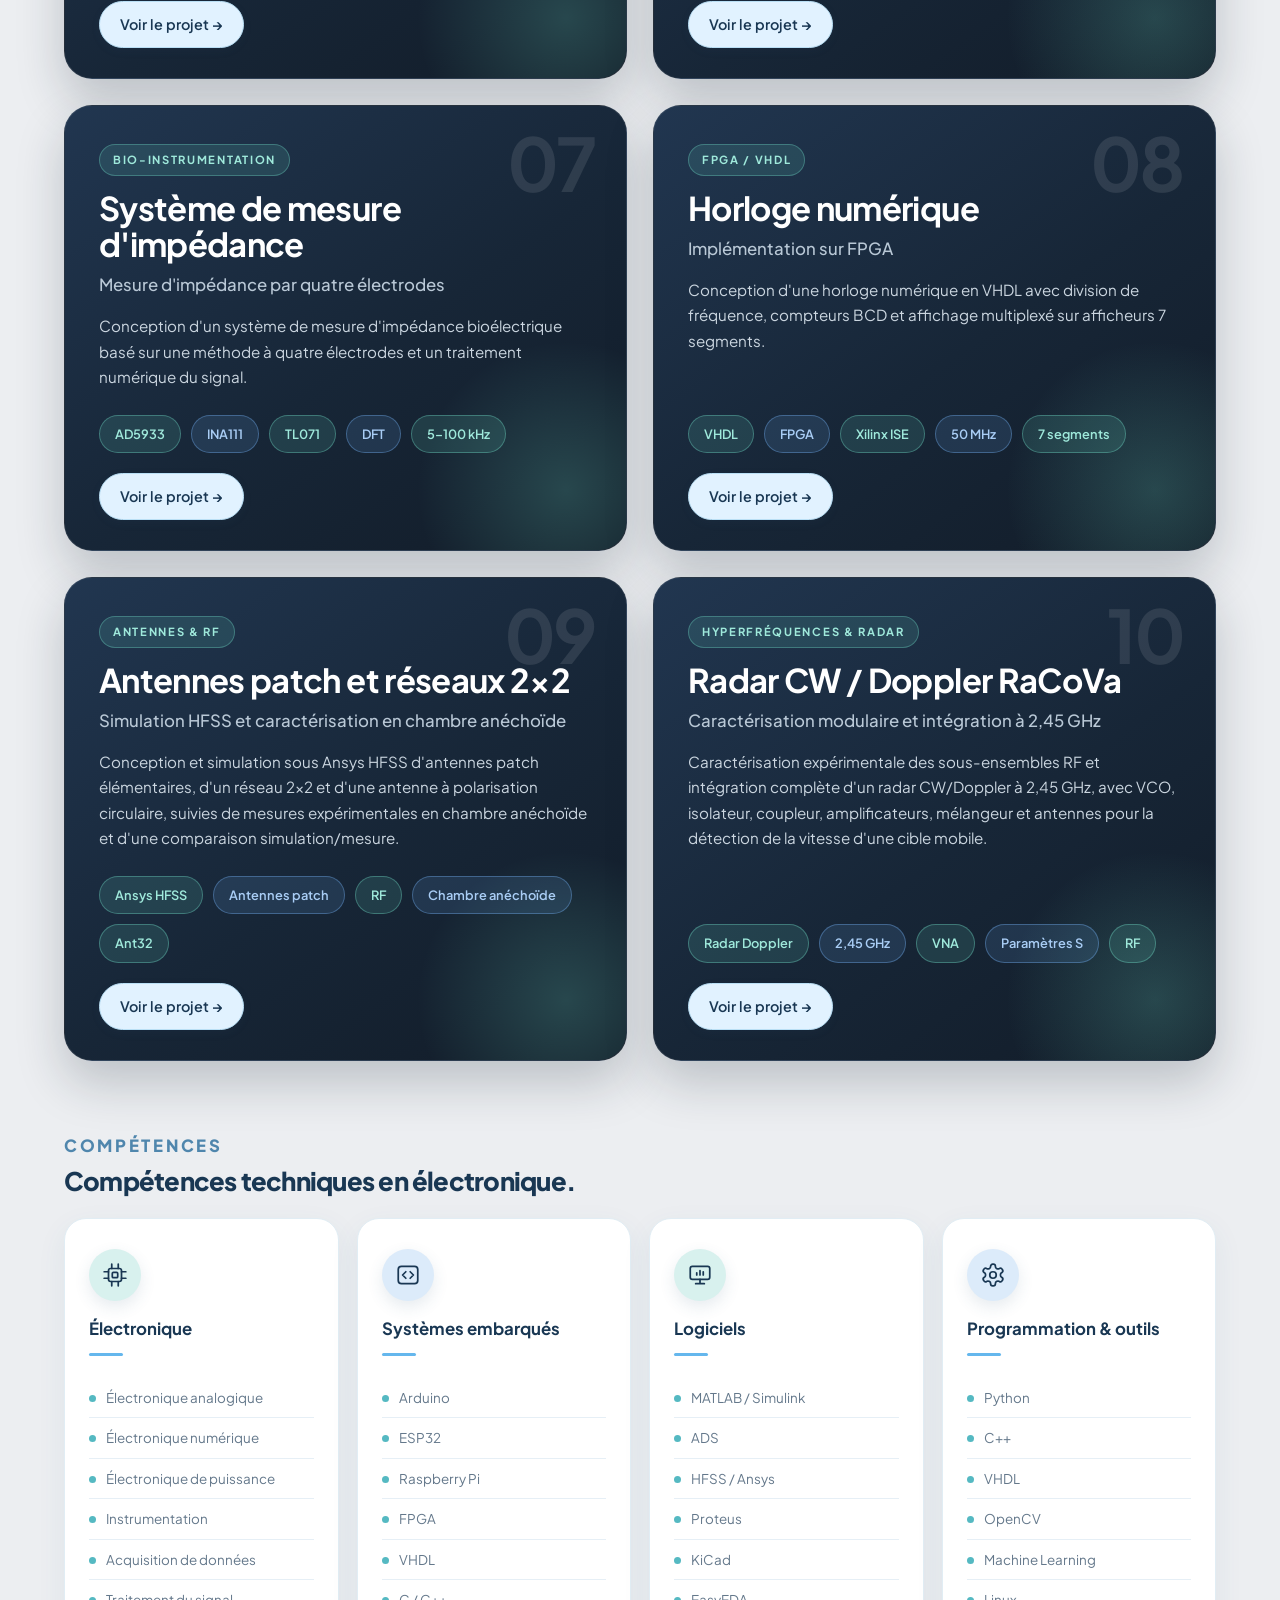
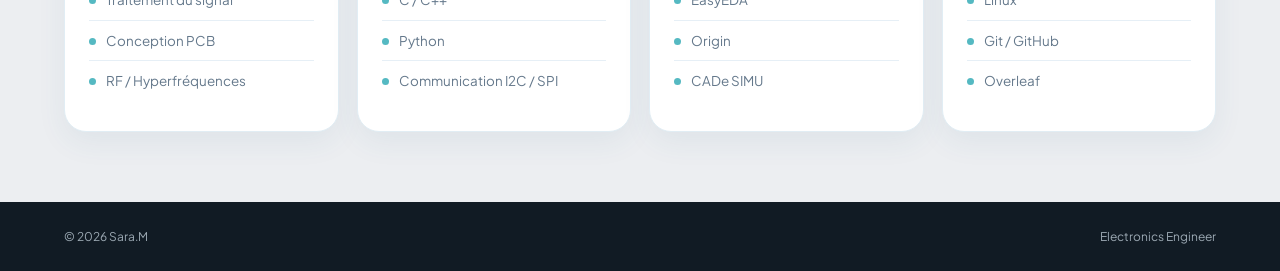
==== commit a9c98359: "Mise à jour du design du portfolio" ====
--- a/index.html
+++ b/index.html
@@ -8,18 +8,21 @@
     <title>Sara Messaoudi | Ingénieure Électronique</title>
 
     <meta name="description"
-        content="Portfolio de Sara Messaoudi, ingénieure en électronique spécialisée en systèmes embarqués, instrumentation, traitement du signal et conception électronique.">
+        content="Portfolio de Sara Messaoudi, ingénieure en électronique spécialisée en systèmes embarqués, instrumentation, RF et traitement du signal.">
 
     <link rel="stylesheet" href="style.css">
 </head>
 
+
 <body>
+
 
     <!-- ========================================================= -->
     <!-- NAVIGATION -->
     <!-- ========================================================= -->
 
     <header class="navbar">
+
         <div class="container nav-container">
 
             <a href="#accueil" class="logo">
@@ -27,185 +30,42 @@
             </a>
 
             <nav>
-                <a href="#a-propos">À propos</a>
-                <a href="#projets">Projets</a>
-                <a href="#experience">Expérience</a>
-                <a href="#competences">Compétences</a>
-                <a href="#formation">Formation</a>
-                <a href="#contact">Contact</a>
+
+                <a href="#projets">
+                    Projets
+                </a>
+
+                <a href="#competences">
+                    Compétences
+                </a>
+
             </nav>
 
         </div>
+
     </header>
 
 
+
     <main>
+
 
         <!-- ===================================================== -->
         <!-- ACCUEIL -->
         <!-- ===================================================== -->
 
-        <section id="accueil" class="hero">
-
-            <div class="container hero-content">
-
-                <div class="hero-text">
-
-                    <p class="small-title">
-                        INGÉNIEURE EN ÉLECTRONIQUE
-                    </p>
-
-                    <h1>
-                        Sara<br>
-                        <span>Messaoudi</span>
-                    </h1>
-
-                    <p class="hero-description">
-                        Électronique • Systèmes embarqués • Instrumentation
-                        • Traitement du signal
-                    </p>
-
-                    <p class="hero-intro">
-                        Étudiante en Master Électronique Embarquée et
-                        Systèmes de Communication, avec une formation
-                        en électronique d'instrumentation et une expérience
-                        en conception, expérimentation et intégration de
-                        systèmes électroniques.
-                    </p>
-
-                    <div class="hero-buttons">
-                        <a href="#projets" class="btn primary">
-                            Voir mes projets
-                        </a>
-
-                        <a href="#contact" class="btn secondary">
-                            Me contacter
-                        </a>
-                    </div>
-
-                </div>
-
-
-                <div class="hero-card">
-
-                    <div class="technical-box">
-
-                        <div class="technical-line">
-                            <span>DOMAIN</span>
-                            <strong>Electronics</strong>
-                        </div>
-
-                        <div class="technical-line">
-                            <span>SYSTEMS</span>
-                            <strong>Embedded</strong>
-                        </div>
-
-                        <div class="technical-line">
-                            <span>VISION</span>
-                            <strong>OpenCV</strong>
-                        </div>
-
-                        <div class="technical-line">
-                            <span>CONTROL</span>
-                            <strong>Python / C++</strong>
-                        </div>
-
-                        <div class="technical-line">
-                            <span>HARDWARE</span>
-                            <strong>ESP32 / FPGA / Raspberry Pi</strong>
-                        </div>
-
-                    </div>
-
-                </div>
-
-            </div>
-
-        </section>
-
-
-        <!-- ===================================================== -->
-        <!-- À PROPOS -->
-        <!-- ===================================================== -->
-
-        <section id="a-propos" class="section">
-
-            <div class="container">
-
-                <div class="section-title">
-
-                    <span>01</span>
-
-                    <div>
-                        <p class="section-label">À PROPOS</p>
-
-                        <h2>
-                            Ingénierie électronique<br>
-                            et systèmes embarqués.
-                        </h2>
-                    </div>
-
-                </div>
-
-
-                <div class="about-grid">
-
-                    <div class="about-text">
-
-                        <p>
-                            Je suis ingénieure en électronique et actuellement
-                            étudiante en Master Électronique Embarquée et
-                            Systèmes de Communication à l'Université Paris
-                            Nanterre.
-                        </p>
-
-                        <p>
-                            Ma formation et mes expériences m'ont permis de
-                            travailler sur différents domaines de l'électronique :
-                            instrumentation, acquisition et traitement du signal,
-                            systèmes embarqués, conception de circuits,
-                            communication et commande.
-                        </p>
-
-                        <p>
-                            Mes projets combinent généralement une partie
-                            matérielle et une partie logicielle, depuis la
-                            conception électronique jusqu'à l'intégration et
-                            la validation expérimentale.
-                        </p>
-
-                    </div>
-
-
-                    <div class="about-stats">
-
-                        <div class="stat">
-                            <strong>10+</strong>
-                            <span>Projets techniques</span>
-                        </div>
-
-                        <div class="stat">
-                            <strong>3</strong>
-                            <span>Expériences professionnelles</span>
-                        </div>
-
-                        <div class="stat">
-                            <strong>RF</strong>
-                            <span>Électronique & métasurfaces</span>
-                        </div>
-
-                        <div class="stat">
-                            <strong>IoT</strong>
-                            <span>Systèmes connectés</span>
-                        </div>
-
-                    </div>
-
-                </div>
-
-            </div>
-
-        </section>
+<section id="accueil" class="identity">
+    <div class="container">
+        <p class="identity-main">
+            INGÉNIEURE EN ÉLECTRONIQUE
+        </p>
+
+        <p class="identity-specialties">
+            Électronique • Systèmes embarqués • Instrumentation • Traitement du signal
+        </p>
+    </div>
+</section>
+
 
 
         <!-- ===================================================== -->
@@ -216,17 +76,17 @@
 
             <div class="container">
 
+
                 <div class="section-title">
 
-                    <span>02</span>
+                    <span>Projets</span>
 
                     <div>
-                        <p class="section-label">PROJETS</p>
 
                         <h2>
-                            Une sélection de<br>
-                            projets techniques.
+                            Projets académiques
                         </h2>
+
                     </div>
 
                 </div>
@@ -234,38 +94,43 @@
 
                 <p class="section-intro">
                     Projets universitaires, projets personnels et travaux
-                    de recherche couvrant l'électronique, l'instrumentation,
-                    les systèmes embarqués, la RF et le traitement du signal.
+                    de recherche en électronique, systèmes embarqués,
+                    instrumentation et hyperfréquences.
                 </p>
 
 
+
                 <div class="projects-grid">
 
 
                     <!-- ================================================= -->
-                    <!-- PROJET 1 -->
-                    <!-- ================================================= -->
-
-                    <article class="project-card featured">
+                    <!-- PROJET 01 -->
+                    <!-- ================================================= -->
+
+                    <article class="project-card featured" id="projet-01"> 
 
                         <div class="project-number">
                             01
                         </div>
 
+
                         <div class="project-content">
 
                             <p class="project-category">
                                 PROJET DE FIN D'ÉTUDES
                             </p>
 
+
                             <h3>
                                 AquaMonitor
                             </h3>
+
 
                             <h4>
                                 Micro-Ferme Aquaponique Autonome
                                 et Télécommandée en Serre
                             </h4>
+
 
                             <p>
                                 Conception et réalisation d'un système
@@ -274,6 +139,7 @@
                                 physico-chimiques, une interface utilisateur
                                 et une communication Wi-Fi.
                             </p>
+
 
                             <div class="tags">
 
@@ -286,39 +152,48 @@
 
                             </div>
 
-                            <a href="project-aquamonitor.html" class="project-link">
-                                Voir le projet →
-                            </a>
-
-                        </div>
-
-                    </article>
-
-
-                    <!-- ================================================= -->
-                    <!-- PROJET 2 -->
-                    <!-- ================================================= -->
-
-                    <article class="project-card featured">
+
+                            <a href="project-aquamonitor.html"
+                               class="project-link">
+
+                                Voir le projet →
+
+                            </a>
+
+                        </div>
+
+                    </article>
+
+
+
+                    <!-- ================================================= -->
+                    <!-- PROJET 02 -->
+                    <!-- ================================================= -->
+
+                    <article class="project-card featured" id="projet-02"> 
 
                         <div class="project-number">
                             02
                         </div>
 
+
                         <div class="project-content">
 
                             <p class="project-category">
                                 RECHERCHE / LEME
                             </p>
 
+
                             <h3>
                                 Métasurface programmable
                             </h3>
+
 
                             <h4>
                                 Guidage d'une machine mobile
                                 via vision par ordinateur
                             </h4>
+
 
                             <p>
                                 Système combinant vision par ordinateur,
@@ -326,6 +201,7 @@
                                 d'une métasurface programmable pour guider
                                 un faisceau vers une machine mobile.
                             </p>
+
 
                             <div class="tags">
 
@@ -338,135 +214,47 @@
 
                             </div>
 
-                            <a href="project-leme.html" class="project-link">
-                                Voir le projet →
-                            </a>
-
-                        </div>
-
-                    </article>
-                    <!-- ================================================= -->
-<!-- PROJET 10 -->
-<!-- ================================================= -->
-
-<article class="project-card">
-
-    <div class="project-number">
-        10
-    </div>
-
-    <div class="project-content">
-
-        <p class="project-category">
-            ANTENNES & RF
-        </p>
-
-        <h3>
-            Antennes patch et réseaux 2×2
-        </h3>
-
-        <h4>
-            Simulation HFSS et caractérisation en chambre anéchoïde
-        </h4>
-
-        <p>
-            Conception et simulation sous Ansys HFSS d'antennes patch
-            élémentaires, d'un réseau 2×2 et d'une antenne à polarisation
-            circulaire, suivies de mesures expérimentales en chambre
-            anéchoïde et d'une comparaison simulation/mesure.
-        </p>
-
-        <div class="tags">
-
-            <span>Ansys HFSS</span>
-            <span>Antennes patch</span>
-            <span>RF</span>
-            <span>Chambre anéchoïde</span>
-            <span>Ant32</span>
-
-        </div>
-
-        <a href="antennas-hfss.html" class="project-link">
-            Voir le projet →
-        </a>
-
-    </div>
-
-</article>
-<!-- ================================================= -->
-<!-- PROJET 11 -->
-<!-- ================================================= -->
-
-<article class="project-card">
-
-    <div class="project-number">
-        11
-    </div>
-
-    <div class="project-content">
-
-        <p class="project-category">
-            HYPERFRÉQUENCES & RADAR
-        </p>
-
-        <h3>
-            Radar CW / Doppler RaCoVa
-        </h3>
-
-        <h4>
-            Caractérisation modulaire et intégration à 2,45 GHz
-        </h4>
-
-        <p>
-            Caractérisation expérimentale des sous-ensembles RF
-            et intégration complète d'un radar CW/Doppler à 2,45 GHz,
-            avec VCO, isolateur, coupleur, amplificateurs, mélangeur
-            et antennes pour la détection de la vitesse d'une cible mobile.
-        </p>
-
-        <div class="tags">
-
-            <span>Radar Doppler</span>
-            <span>2,45 GHz</span>
-            <span>VNA</span>
-            <span>Paramètres S</span>
-            <span>RF</span>
-
-        </div>
-
-        <a href="radar-racova.html" class="project-link">
-            Voir le projet →
-        </a>
-
-    </div>
-
-</article>
-
-                    
-
-                    <!-- ================================================= -->
-                    <!-- PROJET 4 -->
-                    <!-- ================================================= -->
-
-                    <article class="project-card">
+
+                            <a href="project-leme.html"
+                               class="project-link">
+
+                                Voir le projet →
+
+                            </a>
+
+                        </div>
+
+                    </article>
+
+
+
+                    <!-- ================================================= -->
+                    <!-- PROJET 03 -->
+                    <!-- ================================================= -->
+
+                    <article class="project-card featured" id="projet-03"> 
 
                         <div class="project-number">
                             03
                         </div>
 
+
                         <div class="project-content">
 
                             <p class="project-category">
                                 AUTOMATISATION
                             </p>
 
+
                             <h3>
                                 Système d'irrigation automatique
                             </h3>
 
+
                             <h4>
                                 Gestion automatique de l'arrosage
                             </h4>
+
 
                             <p>
                                 Système de commande d'une pompe basé sur
@@ -474,6 +262,7 @@
                                 avec simulation et réalisation autour
                                 d'un Arduino Uno.
                             </p>
+
 
                             <div class="tags">
 
@@ -485,44 +274,54 @@
 
                             </div>
 
-                            <a href="irrigation.html" class="project-link">
-                                Voir le projet →
-                            </a>
-
-                        </div>
-
-                    </article>
-
-
-                    <!-- ================================================= -->
-                    <!-- PROJET 5 -->
-                    <!-- ================================================= -->
-
-                    <article class="project-card">
+
+                            <a href="irrigation.html"
+                               class="project-link">
+
+                                Voir le projet →
+
+                            </a>
+
+                        </div>
+
+                    </article>
+
+
+
+                    <!-- ================================================= -->
+                    <!-- PROJET 04 -->
+                    <!-- ================================================= -->
+
+                    <article class="project-card featured" id="projet-04"> 
 
                         <div class="project-number">
                             04
                         </div>
 
+
                         <div class="project-content">
 
                             <p class="project-category">
                                 INSTRUMENTATION
                             </p>
 
+
                             <h3>
                                 Sonomètre
                             </h3>
 
+
                             <h4>
                                 Mesure et traitement du niveau sonore
                             </h4>
+
 
                             <p>
                                 Conception d'un système de mesure acoustique
                                 avec microphone, conditionnement analogique,
                                 acquisition par microcontrôleur et affichage.
                             </p>
+
 
                             <div class="tags">
 
@@ -533,38 +332,47 @@
 
                             </div>
 
-                            <a href="decibelmetre.html" class="project-link">
-                                Voir le projet →
-                            </a>
-
-                        </div>
-
-                    </article>
-
-
-                    <!-- ================================================= -->
-                    <!-- PROJET 6 -->
-                    <!-- ================================================= -->
-
-                    <article class="project-card">
+
+                            <a href="decibelmetre.html"
+                               class="project-link">
+
+                                Voir le projet →
+
+                            </a>
+
+                        </div>
+
+                    </article>
+
+
+
+                    <!-- ================================================= -->
+                    <!-- PROJET 05 -->
+                    <!-- ================================================= -->
+
+                    <article class="project-card featured" id="projet-05"> 
 
                         <div class="project-number">
                             05
                         </div>
 
+
                         <div class="project-content">
 
                             <p class="project-category">
                                 RF / HYPERFRÉQUENCES
                             </p>
 
+
                             <h3>
                                 Amplificateur hyperfréquence
                             </h3>
 
+
                             <h4>
                                 Conception et simulation sous ADS
                             </h4>
+
 
                             <p>
                                 Étude et conception d'un amplificateur
@@ -573,6 +381,7 @@
                                 par réseau LC.
                             </p>
 
+
                             <div class="tags">
 
                                 <span>ADS</span>
@@ -582,38 +391,47 @@
 
                             </div>
 
-                            <a href="ads-amplificateur.html" class="project-link">
-                                Voir le projet →
-                            </a>
-
-                        </div>
-
-                    </article>
-
-
-                    <!-- ================================================= -->
-                    <!-- PROJET 7 -->
-                    <!-- ================================================= -->
-
-                    <article class="project-card">
+
+                            <a href="ads-amplificateur.html"
+                               class="project-link">
+
+                                Voir le projet →
+
+                            </a>
+
+                        </div>
+
+                    </article>
+
+
+
+                    <!-- ================================================= -->
+                    <!-- PROJET 06 -->
+                    <!-- ================================================= -->
+
+                    <article class="project-card featured" id="projet-06"> 
 
                         <div class="project-number">
                             06
                         </div>
 
+
                         <div class="project-content">
 
                             <p class="project-category">
                                 ÉLECTRONIQUE DE PUISSANCE
                             </p>
 
+
                             <h3>
                                 Machine à soudure par points
                             </h3>
 
+
                             <h4>
                                 Réalisation pratique
                             </h4>
+
 
                             <p>
                                 Réalisation d'une machine de soudage par
@@ -622,6 +440,7 @@
                                 courant.
                             </p>
 
+
                             <div class="tags">
 
                                 <span>Transformateur</span>
@@ -631,38 +450,47 @@
 
                             </div>
 
-                            <a href="spot-welder.html" class="project-link">
-                                Voir le projet →
-                            </a>
-
-                        </div>
-
-                    </article>
-
-
-                    <!-- ================================================= -->
-                    <!-- PROJET 8 -->
-                    <!-- ================================================= -->
-
-                    <article class="project-card">
+
+                            <a href="spot-welder.html"
+                               class="project-link">
+
+                                Voir le projet →
+
+                            </a>
+
+                        </div>
+
+                    </article>
+
+
+
+                    <!-- ================================================= -->
+                    <!-- PROJET 07 -->
+                    <!-- ================================================= -->
+
+                    <article class="project-card featured" id="projet-07"> 
 
                         <div class="project-number">
                             07
                         </div>
 
+
                         <div class="project-content">
 
                             <p class="project-category">
                                 BIO-INSTRUMENTATION
                             </p>
 
+
                             <h3>
                                 Système de mesure d'impédance
                             </h3>
 
+
                             <h4>
                                 Mesure d'impédance par quatre électrodes
                             </h4>
+
 
                             <p>
                                 Conception d'un système de mesure
@@ -670,6 +498,7 @@
                                 méthode à quatre électrodes et un traitement
                                 numérique du signal.
                             </p>
+
 
                             <div class="tags">
 
@@ -681,23 +510,30 @@
 
                             </div>
 
-                            <a href="bioimpedance.html" class="project-link">
-                                Voir le projet →
-                            </a>
-
-                        </div>
-
-                    </article>
-
-                    <!-- ================================================= -->
-                    <!-- PROJET 10 -->
-                    <!-- ================================================= -->
-
-                    <article class="project-card">
-
-                        <div class="project-number">
-                            8
-                        </div>
+
+                            <a href="bioimpedance.html"
+                               class="project-link">
+
+                                Voir le projet →
+
+                            </a>
+
+                        </div>
+
+                    </article>
+
+
+
+                    <!-- ================================================= -->
+                    <!-- PROJET 08 -->
+                    <!-- ================================================= -->
+
+                    <article class="project-card featured" id="projet-08"> 
+
+                        <div class="project-number">
+                            08
+                        </div>
+
 
                         <div class="project-content">
 
@@ -705,13 +541,16 @@
                                 FPGA / VHDL
                             </p>
 
+
                             <h3>
                                 Horloge numérique
                             </h3>
 
+
                             <h4>
                                 Implémentation sur FPGA
                             </h4>
+
 
                             <p>
                                 Conception d'une horloge numérique en VHDL
@@ -719,6 +558,7 @@
                                 et affichage multiplexé sur afficheurs
                                 7 segments.
                             </p>
+
 
                             <div class="tags">
 
@@ -730,8 +570,136 @@
 
                             </div>
 
-                            <a href="digital-clock.html" class="project-link">
-                                Voir le projet →
+
+                            <a href="digital-clock.html"
+                               class="project-link">
+
+                                Voir le projet →
+
+                            </a>
+
+                        </div>
+
+                    </article>
+
+
+
+                    <!-- ================================================= -->
+                    <!-- PROJET 09 -->
+                    <!-- ================================================= -->
+
+                    <article class="project-card featured" id="projet-09"> 
+
+                        <div class="project-number">
+                            09
+                        </div>
+
+
+                        <div class="project-content">
+
+                            <p class="project-category">
+                                ANTENNES & RF
+                            </p>
+
+
+                            <h3>
+                                Antennes patch et réseaux 2×2
+                            </h3>
+
+
+                            <h4>
+                                Simulation HFSS et caractérisation
+                                en chambre anéchoïde
+                            </h4>
+
+
+                            <p>
+                                Conception et simulation sous Ansys HFSS
+                                d'antennes patch élémentaires, d'un réseau
+                                2×2 et d'une antenne à polarisation circulaire,
+                                suivies de mesures expérimentales en chambre
+                                anéchoïde et d'une comparaison simulation/mesure.
+                            </p>
+
+
+                            <div class="tags">
+
+                                <span>Ansys HFSS</span>
+                                <span>Antennes patch</span>
+                                <span>RF</span>
+                                <span>Chambre anéchoïde</span>
+                                <span>Ant32</span>
+
+                            </div>
+
+
+                            <a href="antennas-hfss.html"
+                               class="project-link">
+
+                                Voir le projet →
+
+                            </a>
+
+                        </div>
+
+                    </article>
+
+
+
+                    <!-- ================================================= -->
+                    <!-- PROJET 10 -->
+                    <!-- ================================================= -->
+
+                    <article class="project-card featured" id="projet-10"> 
+
+                        <div class="project-number">
+                            10
+                        </div>
+
+
+                        <div class="project-content">
+
+                            <p class="project-category">
+                                HYPERFRÉQUENCES & RADAR
+                            </p>
+
+
+                            <h3>
+                                Radar CW / Doppler RaCoVa
+                            </h3>
+
+
+                            <h4>
+                                Caractérisation modulaire et intégration
+                                à 2,45 GHz
+                            </h4>
+
+
+                            <p>
+                                Caractérisation expérimentale des sous-ensembles
+                                RF et intégration complète d'un radar CW/Doppler
+                                à 2,45 GHz, avec VCO, isolateur, coupleur,
+                                amplificateurs, mélangeur et antennes pour
+                                la détection de la vitesse d'une cible mobile.
+                            </p>
+
+
+                            <div class="tags">
+
+                                <span>Radar Doppler</span>
+                                <span>2,45 GHz</span>
+                                <span>VNA</span>
+                                <span>Paramètres S</span>
+                                <span>RF</span>
+
+                            </div>
+
+
+                            <a href="radar-racova.html"
+                               class="project-link">
+
+                                Voir le projet →
+
                             </a>
 
                         </div>
@@ -744,6 +712,8 @@
             </div>
 
         </section>
+
+
 
         <!-- ===================================================== -->
         <!-- COMPÉTENCES -->
@@ -753,24 +723,22 @@
 
             <div class="container">
 
+
                 <div class="section-title">
 
-                    <span>04</span>
-
-                    <div>
-                        <p class="section-label">COMPÉTENCES</p>
-
+                    <span>COMPÉTENCES</span>
                         <h2>
-                            Outils, technologies<br>
-                            et domaines techniques.
+                        Compétences techniques en électronique.
                         </h2>
-                    </div>
 
                 </div>
 
 
+
                 <div class="skills-grid">
 
+
+                    <!-- ÉLECTRONIQUE -->
 
                     <div class="skill-box">
 
@@ -794,6 +762,9 @@
                     </div>
 
 
+
+                    <!-- SYSTÈMES EMBARQUÉS -->
+
                     <div class="skill-box">
 
                         <h3>
@@ -816,6 +787,9 @@
                     </div>
 
 
+
+                    <!-- LOGICIELS -->
+
                     <div class="skill-box">
 
                         <h3>
@@ -838,6 +812,9 @@
                     </div>
 
 
+
+                    <!-- PROGRAMMATION -->
+
                     <div class="skill-box">
 
                         <h3>
@@ -862,51 +839,13 @@
 
                 </div>
 
-
-        <!-- ===================================================== -->
-        <!-- CONTACT -->
-        <!-- ===================================================== -->
-
-        <section id="contact" class="contact-section">
-
-            <div class="container contact-content">
-
-                <p class="section-label">
-                    CONTACT
-                </p>
-
-                <h2>
-                    Un projet, une opportunité<br>
-                    ou simplement envie d'échanger ?
-                </h2>
-
-                <p>
-                    N'hésitez pas à me contacter pour discuter
-                    d'un projet, d'une collaboration ou d'une
-                    opportunité professionnelle.
-                </p>
-
-                <div class="contact-links">
-
-                    <a href="mailto:votre.email@example.com">
-                        Email
-                    </a>
-
-                    <a href="https://www.linkedin.com/" target="_blank">
-                        LinkedIn
-                    </a>
-
-                    <a href="https://github.com/" target="_blank">
-                        GitHub
-                    </a>
-
-                </div>
-
             </div>
 
         </section>
 
+
     </main>
+
 
 
     <!-- ========================================================= -->
@@ -918,7 +857,7 @@
         <div class="container footer-content">
 
             <p>
-                © 2026 Sara Messaoudi
+                © 2026 Sara.M
             </p>
 
             <p>
--- a/style.css
+++ b/style.css
@@ -1,3 +1,5 @@
+@import url("https://fonts.googleapis.com/css2?family=Plus+Jakarta+Sans:wght@400;500;600;700;800&display=swap");
+
 /* ========================================================= */
 /* RESET */
 /* ========================================================= */
@@ -9,14 +11,21 @@
 }
 
 html {
-    scroll-behavior: smooth;
+    scroll-behavior: auto;
 }
 
 body {
-    font-family: Arial, Helvetica, sans-serif;
-    background: #f7f8fa;
+
+    font-family: 'Plus Jakarta Sans', Arial, Helvetica, sans-serif;
+    background-color: #edf6fa;
+    background-image: url("images/background-portfolio.png");
+    background-position: center top;
+    background-size: cover;
+    background-repeat: no-repeat;
+    background-attachment: fixed;
     color: #182431;
     line-height: 1.6;
+    min-height: 100vh;
 }
 
 a {
@@ -61,7 +70,7 @@
 }
 
 .section {
-    padding: 110px 0;
+    padding: 70px  0;
 }
 
 .section-label {
@@ -75,9 +84,9 @@
 .section-title {
     display: grid;
     grid-template-columns: 60px 1fr;
-    gap: 25px;
+    gap: 60px;
     align-items: start;
-    margin-bottom: 55px;
+    margin-bottom: 20px;
 }
 
 .section-title > span {
@@ -150,99 +159,45 @@
 }
 
 
-/* ========================================================= */
-/* HERO */
-/* ========================================================= */
-
-.hero {
-    min-height: 100vh;
-
-    display: flex;
-    align-items: center;
-
-    padding: 130px 0 90px;
-
-    background:
-        linear-gradient(
-            135deg,
-            #f7f8fa 0%,
-            #edf2f6 100%
-        );
-}
-
-.hero-content {
-    display: grid;
-    grid-template-columns: 1.5fr 1fr;
-    gap: 90px;
-    align-items: center;
-}
-
+
+/* ==================================================
+   IDENTITÉ — EN-TÊTE COMPACT
+   ================================================== */
+
+.identity {
+    padding: 125px 0 15px;
+    background: var(--background);
+    text-align: center;
+}
+
+.identity-main {
+    font-size: 1.15rem;
+    font-weight: 700;
+    letter-spacing: 0.04em;
+    color: var(--dark);
+    margin-bottom: 12px;
+}
+
+.identity-main span {
+    color: var(--blue);
+}
+
+.identity-specialties {
+    font-size: 0.82rem;
+    color: var(--grey);
+    letter-spacing: 0.04em;
+}
 .small-title {
     color: var(--blue);
+
     font-size: 0.75rem;
     letter-spacing: 0.22em;
     font-weight: 700;
-    margin-bottom: 25px;
-}
-
-.hero h1 {
-    font-size: clamp(4rem, 9vw, 8rem);
-    line-height: 0.88;
-    letter-spacing: -0.07em;
-    font-weight: 600;
-}
-
-.hero h1 span {
-    color: var(--blue);
-}
-
-.hero-description {
-    margin-top: 35px;
-
-    font-size: 1.25rem;
-    font-weight: 500;
-
-    max-width: 650px;
-}
-
-.hero-intro {
-    max-width: 650px;
-    color: var(--grey);
-    margin-top: 20px;
-    font-size: 1rem;
-}
-
-.hero-buttons {
-    display: flex;
-    gap: 15px;
-    margin-top: 35px;
-    flex-wrap: wrap;
-}
-
-.btn {
-    padding: 13px 23px;
-    border: 1px solid var(--dark);
-    font-size: 0.85rem;
-    transition: 0.25s ease;
-}
-
-.btn.primary {
-    background: var(--dark);
-    color: white;
-}
-
-.btn.primary:hover {
-    background: var(--blue);
-    border-color: var(--blue);
-}
-
-.btn.secondary {
-    background: transparent;
-}
-
-.btn.secondary:hover {
-    background: white;
-}
+
+    margin-bottom: 22px;
+}
+
+
 
 
 /* ========================================================= */
@@ -349,6 +304,8 @@
 
 .projects-section {
     background: white;
+    padding-top: 25px;
+    padding-bottom: 2px;
 }
 
 .projects-grid {
@@ -882,4 +839,1471 @@
         flex-direction: column;
     }
 
+}
+
+/* PAGE AQUAMONITOR */
+
+.project-page {
+   
+    padding: 0 0 35px;
+    margin-top: 0;
+    position: relative;
+    top: -100px;
+
+}
+
+.project-back {
+    display: inline-block;
+    margin-bottom: 25px;
+    text-decoration: none;
+}
+
+.aqua-slide {
+    margin-bottom: 65px;
+}
+
+/* Première section : grande photo + texte */
+
+.aqua-intro {
+    display: grid;
+    grid-template-columns: 1.1fr 0.9fr;
+    align-items: center;
+    gap: 40px;
+}
+
+.aqua-intro-image img {
+    width: 100%;
+    height: 390px;
+    object-fit: cover;
+    display: block;
+    border-radius: 6px;
+}
+
+.aqua-intro h1 {
+    font-size: clamp(36px, 4vw, 54px);
+    line-height: 1.05;
+    margin: 12px 0;
+}
+
+.aqua-intro h2 {
+    font-size: 21px;
+    line-height: 1.4;
+    margin-bottom: 16px;
+}
+
+.aqua-intro-text > p:not(.project-category) {
+    font-size: 15px;
+    line-height: 1.7;
+}
+
+/* Tags compacts */
+
+.project-tags {
+    display: flex;
+    flex-wrap: wrap;
+    gap: 8px;
+    margin-top: 20px;
+}
+
+.project-tags span {
+    padding: 6px 10px;
+    border: 1px solid currentColor;
+    border-radius: 20px;
+    font-size: 12px;
+}
+
+/* Deuxième section : texte + galerie */
+
+.aqua-realisation {
+    display: grid;
+    grid-template-columns: 0.7fr 1.3fr;
+    gap: 35px;
+    align-items: start;
+}
+
+.aqua-realisation-text h2 {
+    font-size: 30px;
+    line-height: 1.2;
+    margin: 12px 0 18px;
+}
+
+.aqua-realisation-text p {
+    font-size: 15px;
+    line-height: 1.7;
+}
+
+.aqua-gallery {
+    display: grid;
+    grid-template-columns: repeat(2, minmax(0, 1fr));
+    gap: 15px;
+}
+
+.aqua-gallery figure {
+    margin: 0;
+    min-width: 0;
+}
+
+.aqua-gallery img {
+    width: 100%;
+    height: 190px;
+    object-fit: cover;
+    display: block;
+    border-radius: 5px;
+}
+
+.aqua-gallery figcaption {
+    font-size: 12px;
+    margin-top: 8px;
+    opacity: 0.7;
+}
+
+.project-end {
+    margin-top: 0;
+    padding-top: 15px;
+}
+
+/* Téléphone et tablette */
+
+@media (max-width: 800px) {
+    .project-page {
+        padding-top: 85px;
+    }
+
+    .aqua-intro,
+    .aqua-realisation {
+        grid-template-columns: 1fr;
+        gap: 25px;
+    }
+
+    .aqua-intro-image img {
+        height: 300px;
+    }
+
+    .aqua-gallery img {
+        height: 160px;
+    }
+
+    .aqua-slide {
+        margin-bottom: 45px;
+    }
+}
+
+/* CARTES CLAIRES ET ARRONDIES */
+
+.aqua-card {
+    background: rgba(255, 255, 255, 0.82);
+    border: 1px solid rgba(255, 255, 255, 0.9);
+    border-radius: 24px;
+    box-shadow: 0 12px 35px rgba(48, 91, 120, 0.09);
+    padding: 30px;
+    backdrop-filter: blur(12px);
+}
+
+/* BOUTON RETOUR */
+
+.project-back {
+    display: inline-flex;
+    align-items: center;
+    gap: 8px;
+    padding: 10px 17px;
+    border-radius: 30px;
+    background: #e1f2ff;
+    border: 1px solid #b9dff5;
+    color: #193753;
+    box-shadow: 0 3px 10px rgba(49, 93, 125, 0.08);
+    transition: 0.25s ease;
+}
+
+.project-back:hover {
+    background: #cce9fb;
+    transform: translateY(-2px);
+}
+
+/* TAGS COLORÉS */
+
+.project-tags span {
+    background: #e5f5f2;
+    border-color: #b9e5dc;
+    color: #245e60;
+}
+
+.project-tags span:nth-child(even) {
+    background: #e5f2ff;
+    border-color: #c2e0f7;
+    color: #214f75;
+}
+
+/* ========================================================= */
+/* AQUAMONITOR — COULEURS & PARAMÈTRES (comme la maquette)   */
+/* ========================================================= */
+
+/* ----- Fond doux bleu / vert ----- */
+
+body {
+    background-color: #eaf4f8;
+    background-image:
+        radial-gradient(circle at 0% 25%, rgba(190, 232, 220, 0.55) 0, transparent 28%),
+        radial-gradient(circle at 100% 15%, rgba(205, 225, 240, 0.7) 0, transparent 30%),
+        radial-gradient(circle at 100% 65%, rgba(205, 225, 240, 0.6) 0, transparent 28%),
+        url("images/background-portfolio.png");
+    background-size: auto, auto, auto, cover;
+    background-attachment: fixed;
+}
+
+/* ----- Cartes blanches arrondies ----- */
+
+.project-page .aqua-card {
+    background: rgba(255, 255, 255, 0.85);
+    border: 1px solid rgba(255, 255, 255, 0.9);
+    border-radius: 24px;
+    box-shadow: 0 12px 35px rgba(48, 91, 120, 0.09);
+}
+
+/* ----- Textes colorés ----- */
+
+.aqua-card .project-category,
+.aqua-card .project-section-label {
+    color: #4f86ad;
+    opacity: 1;
+    font-weight: 700;
+}
+
+.aqua-intro .aqua-intro-text h1,
+.aqua-realisation .aqua-realisation-heading h2 {
+    color: #0c3a57;
+}
+
+.aqua-intro .aqua-intro-text h2 {
+    color: #12364d;
+}
+
+.aqua-intro .aqua-intro-text > p:not(.project-category),
+.aqua-realisation .aqua-realisation-heading p:not(.project-section-label) {
+    color: #5d7284;
+    opacity: 1;
+}
+
+.aqua-intro-image img {
+    border-radius: 18px;
+}
+
+/* ----- Tags verts / bleus en alternance ----- */
+
+.aqua-intro .project-tags span {
+    background: #e5f5f2;
+    border: 1px solid #b9e5dc;
+    color: #245e60;
+}
+
+.aqua-intro .project-tags span:nth-child(even) {
+    background: #e5f2ff;
+    border-color: #c2e0f7;
+    color: #214f75;
+}
+
+/* ========================================================= */
+/* PARAMÈTRES MESURÉS (pH, T°, EC, DO, NTU)                  */
+/* ========================================================= */
+
+/* Le bloc : fond dégradé vert/bleu + titre "PARAMÈTRES MESURÉS" */
+.aqua-realisation .aqua-features {
+    background: linear-gradient(135deg, #eaf6f4, #eef6fb);
+    border: 1px solid #d5ebe8;
+    border-radius: 18px;
+    padding: 18px 22px 20px;
+    gap: 0;
+}
+
+.aqua-realisation .aqua-features::before {
+    content: "PARAMÈTRES MESURÉS";
+    grid-column: 1 / -1;
+    font-size: 11px;
+    font-weight: 700;
+    letter-spacing: 0.17em;
+    color: #4f86ad;
+    margin-bottom: 14px;
+}
+
+/* Chaque case : plus de cadre, juste un séparateur vertical */
+.aqua-realisation .aqua-features .aqua-feature {
+    background: transparent;
+    border: none;
+    border-right: 1px solid #d3e4ea;
+    border-radius: 0;
+    padding: 0 6px;
+}
+
+.aqua-realisation .aqua-features .aqua-feature:last-child {
+    border-right: none;
+}
+
+.aqua-realisation .aqua-features .aqua-feature strong {
+    font-size: 14px;
+    color: #12364d;
+    margin-bottom: 3px;
+}
+
+.aqua-realisation .aqua-features .aqua-feature span {
+    font-size: 12px;
+    color: #6d8392;
+    opacity: 1;
+}
+
+/* Le rond coloré avec l'icône (créé en CSS, pas besoin de HTML) */
+.aqua-realisation .aqua-features .aqua-feature::before {
+    content: "";
+    display: block;
+    width: 46px;
+    height: 46px;
+    margin: 0 auto 9px;
+    border-radius: 50%;
+    border: 1px solid transparent;
+    background-repeat: no-repeat;
+    background-position: center;
+    background-size: 22px;
+}
+
+/* 1 — pH : goutte, bleu */
+.aqua-realisation .aqua-features .aqua-feature:nth-child(1)::before {
+    background-color: #dcefff;
+    border-color: #b5d9f3;
+    background-image: url("data:image/svg+xml,%3Csvg xmlns='http://www.w3.org/2000/svg' viewBox='0 0 24 24' fill='none' stroke='%232a7bb8' stroke-width='1.8' stroke-linecap='round' stroke-linejoin='round'%3E%3Cpath d='M12 3C12 3 5.5 10.5 5.5 14.5a6.5 6.5 0 0 0 13 0C18.5 10.5 12 3 12 3z'/%3E%3C/svg%3E");
+}
+
+/* 2 — T° : thermomètre, vert */
+.aqua-realisation .aqua-features .aqua-feature:nth-child(2)::before {
+    background-color: #dff3ea;
+    border-color: #b6e0cf;
+    background-image: url("data:image/svg+xml,%3Csvg xmlns='http://www.w3.org/2000/svg' viewBox='0 0 24 24' fill='none' stroke='%232f8f6b' stroke-width='1.8' stroke-linecap='round' stroke-linejoin='round'%3E%3Cpath d='M14 14.8V5a2 2 0 0 0-4 0v9.8a4 4 0 1 0 4 0z'/%3E%3Cpath d='M12 9v7'/%3E%3C/svg%3E");
+}
+
+/* 3 — EC : éclair, vert */
+.aqua-realisation .aqua-features .aqua-feature:nth-child(3)::before {
+    background-color: #d9f2e6;
+    border-color: #aedfc6;
+    background-image: url("data:image/svg+xml,%3Csvg xmlns='http://www.w3.org/2000/svg' viewBox='0 0 24 24' fill='%231f9a5f' stroke='%231f9a5f' stroke-width='1.8' stroke-linecap='round' stroke-linejoin='round'%3E%3Cpath d='M13 2L5 13h6l-1 9 8-11h-6l1-9z'/%3E%3C/svg%3E");
+}
+
+/* 4 — DO : bulles, bleu */
+.aqua-realisation .aqua-features .aqua-feature:nth-child(4)::before {
+    background-color: #dcefff;
+    border-color: #b5d9f3;
+    background-image: url("data:image/svg+xml,%3Csvg xmlns='http://www.w3.org/2000/svg' viewBox='0 0 24 24' fill='none' stroke='%232a7bb8' stroke-width='1.8' stroke-linecap='round' stroke-linejoin='round'%3E%3Ccircle cx='9' cy='14' r='5'/%3E%3Ccircle cx='17' cy='7' r='2.5'/%3E%3Ccircle cx='18' cy='16' r='1.5'/%3E%3C/svg%3E");
+}
+
+/* 5 — NTU : particules, turquoise */
+.aqua-realisation .aqua-features .aqua-feature:nth-child(5)::before {
+    background-color: #dcf3f0;
+    border-color: #b3e2dc;
+    background-image: url("data:image/svg+xml,%3Csvg xmlns='http://www.w3.org/2000/svg' viewBox='0 0 24 24' fill='none' stroke='%232a9a92' stroke-width='1.8' stroke-linecap='round' stroke-linejoin='round'%3E%3Ccircle cx='12' cy='12' r='2'/%3E%3Ccircle cx='12' cy='4.5' r='1'/%3E%3Ccircle cx='12' cy='19.5' r='1'/%3E%3Ccircle cx='4.5' cy='12' r='1'/%3E%3Ccircle cx='19.5' cy='12' r='1'/%3E%3Ccircle cx='6.7' cy='6.7' r='1'/%3E%3Ccircle cx='17.3' cy='17.3' r='1'/%3E%3Ccircle cx='17.3' cy='6.7' r='1'/%3E%3Ccircle cx='6.7' cy='17.3' r='1'/%3E%3C/svg%3E");
+}
+
+/* ========================================================= */
+/* GALERIE : 4 photos sur une ligne                          */
+/* ========================================================= */
+
+.aqua-realisation .aqua-gallery {
+    grid-template-columns: repeat(4, minmax(0, 1fr));
+    gap: 14px;
+}
+
+.aqua-realisation .aqua-gallery figure {
+    padding: 0;
+    border: none;
+    background: transparent;
+}
+
+.aqua-realisation .aqua-gallery img {
+    height: 125px;
+    border-radius: 10px;
+    background: #dce8ef; /* gris-bleu tant que tes photos ne sont pas ajoutées */
+}
+
+.aqua-realisation .aqua-gallery figcaption {
+    font-weight: 400;
+    color: #5d7284;
+    padding: 9px 2px 0;
+}
+
+/* ========================================================= */
+/* RESPONSIVE                                                */
+/* ========================================================= */
+
+@media (max-width: 900px) {
+    .aqua-realisation .aqua-features .aqua-feature {
+        border-right: none;
+        padding-bottom: 12px;
+    }
+
+    .aqua-realisation .aqua-gallery {
+        grid-template-columns: repeat(2, minmax(0, 1fr));
+    }
+}
+/* ========================================================= */
+/* PAGE LEME                                                 */
+/* ========================================================= */
+
+.leme-page {
+    padding: 10px 0 45px;
+}
+
+.leme-page .aqua-slide {
+    margin-bottom: 28px;
+}
+
+/* ----- Cartes blanches arrondies ----- */
+
+.leme-page .aqua-card {
+    background: rgba(255, 255, 255, 0.85);
+    border: 1px solid rgba(255, 255, 255, 0.9);
+    border-radius: 24px;
+    box-shadow: 0 12px 35px rgba(48, 91, 120, 0.09);
+    padding: 30px;
+}
+
+/* ----- Textes ----- */
+
+.leme-page .project-category,
+.leme-label {
+    color: #4f86ad;
+    font-size: 0.72rem;
+    letter-spacing: 0.17em;
+    font-weight: 700;
+}
+
+.leme-page h1,
+.leme-page h2 {
+    color: #0c3a57;
+}
+
+.leme-page .aqua-intro-text h2 {
+    color: #12364d;
+    font-weight: 500;
+}
+
+.leme-page .aqua-intro-text > p:not(.project-category),
+.leme-text p:not(.project-category) {
+    color: #5d7284;
+}
+
+.leme-page .aqua-intro-image img {
+    border-radius: 18px;
+    background: #dce8ef; /* couleur affichée tant que ta photo n'est pas ajoutée */
+}
+
+.leme-title {
+    font-size: 28px;
+    line-height: 1.2;
+    margin: 8px 0 24px;
+}
+
+/* ----- Tags verts / bleus en alternance ----- */
+
+.leme-page .project-tags span {
+    background: #e5f5f2;
+    border: 1px solid #b9e5dc;
+    color: #245e60;
+}
+
+.leme-page .project-tags span:nth-child(even) {
+    background: #e5f2ff;
+    border-color: #c2e0f7;
+    color: #214f75;
+}
+
+/* ========================================================= */
+/* CARTE 2 : texte à gauche, chaîne + caractéristiques à droite */
+/* ========================================================= */
+
+.leme-split {
+    display: grid;
+    grid-template-columns: 0.75fr 1.25fr;
+    gap: 0;
+    align-items: start;
+}
+
+.leme-text {
+    padding-right: 30px;
+    border-right: 1px solid #dfe9ef;
+}
+
+.leme-text h2 {
+    font-size: 28px;
+    line-height: 1.2;
+    margin: 8px 0 16px;
+}
+
+.leme-text p:not(.project-category) {
+    font-size: 15px;
+    line-height: 1.7;
+}
+
+.leme-side {
+    padding-left: 28px;
+    min-width: 0;
+}
+
+.leme-label {
+    margin-bottom: 14px;
+}
+
+/* Chaîne de commande */
+
+.leme-flow {
+    display: flex;
+    flex-wrap: wrap;
+    align-items: center;
+    gap: 8px;
+    margin-bottom: 26px;
+}
+
+.leme-step {
+    padding: 7px 13px;
+    border-radius: 20px;
+    font-size: 12.5px;
+    background: #e5f5f2;
+    border: 1px solid #b9e5dc;
+    color: #245e60;
+}
+
+.leme-step:nth-of-type(even) {
+    background: #e5f2ff;
+    border-color: #c2e0f7;
+    color: #214f75;
+}
+
+.leme-arrow {
+    color: #7aa6c2;
+    font-size: 15px;
+}
+
+/* Caractéristiques (même style que les paramètres d'AquaMonitor) */
+
+.leme-specs {
+    display: grid;
+    grid-template-columns: repeat(4, 1fr);
+    background: linear-gradient(135deg, #eaf6f4, #eef6fb);
+    border: 1px solid #d5ebe8;
+    border-radius: 18px;
+    padding: 18px 22px;
+}
+
+.leme-spec {
+    text-align: center;
+    padding: 0 6px;
+    border-right: 1px solid #d3e4ea;
+}
+
+.leme-spec:last-child {
+    border-right: none;
+}
+
+.leme-spec span {
+    display: block;
+    font-size: 10.5px;
+    letter-spacing: 0.12em;
+    font-weight: 700;
+    color: #4f86ad;
+    margin-bottom: 6px;
+}
+
+.leme-spec strong {
+    font-size: 18px;
+    color: #0c3a57;
+}
+
+/* ========================================================= */
+/* CARTE 3 : galerie 3 colonnes                              */
+/* ========================================================= */
+
+.leme-gallery {
+    display: grid;
+    grid-template-columns: repeat(3, minmax(0, 1fr));
+    gap: 16px;
+}
+
+.leme-gallery figure {
+    margin: 0;
+    min-width: 0;
+}
+
+.leme-gallery img {
+    width: 100%;
+    height: 150px;
+    object-fit: cover;
+    border-radius: 12px;
+    background: #dce8ef; /* couleur affichée tant que tes photos ne sont pas ajoutées */
+}
+
+.leme-gallery figcaption {
+    font-size: 12.5px;
+    line-height: 1.4;
+    color: #5d7284;
+    margin-top: 8px;
+}
+
+/* ========================================================= */
+/* CARTE 4 : code (menus déroulants) + boutons               */
+/* ========================================================= */
+
+.leme-code details {
+    border: 1px solid #d5e3ea;
+    border-radius: 14px;
+    background: #f4f9fb;
+    margin-bottom: 10px;
+    overflow: hidden;
+}
+
+.leme-code summary {
+    cursor: pointer;
+    padding: 14px 18px;
+    font-size: 14px;
+    font-weight: 700;
+    color: #193753;
+}
+
+.leme-code summary:hover {
+    background: #e9f3f8;
+}
+
+.leme-code pre {
+    margin: 0;
+    padding: 20px;
+    background: #14212c;
+    color: #e6eef4;
+    font-family: Consolas, Monaco, monospace;
+    font-size: 13px;
+    line-height: 1.6;
+    overflow-x: auto;
+}
+
+.leme-links {
+    display: flex;
+    flex-wrap: wrap;
+    gap: 12px;
+    margin-top: 24px;
+}
+
+.leme-btn {
+    display: inline-block;
+    padding: 11px 20px;
+    border-radius: 30px;
+    background: #e1f2ff;
+    border: 1px solid #b9dff5;
+    color: #193753;
+    font-size: 14px;
+    transition: 0.25s ease;
+}
+
+.leme-btn:hover {
+    background: #cce9fb;
+    transform: translateY(-2px);
+}
+
+/* ========================================================= */
+/* TÉLÉPHONE ET TABLETTE                                     */
+/* ========================================================= */
+
+@media (max-width: 800px) {
+
+    .leme-split {
+        grid-template-columns: 1fr;
+    }
+
+    .leme-text {
+        padding-right: 0;
+        border-right: none;
+        margin-bottom: 25px;
+    }
+
+    .leme-side {
+        padding-left: 0;
+    }
+
+    .leme-specs {
+        grid-template-columns: repeat(2, 1fr);
+        gap: 18px 0;
+    }
+
+    .leme-spec:nth-child(2n) {
+        border-right: none;
+    }
+
+    .leme-gallery {
+        grid-template-columns: repeat(2, minmax(0, 1fr));
+    }
+
+    .leme-gallery img {
+        height: 130px;
+    }
+}
+
+@media (max-width: 700px) {
+    .leme-page {
+        padding-top: 10px;
+    }
+}
+
+/* Retour depuis un projet : la carte s'affiche sous la barre du haut et reste repérable */
+.project-card {
+    scroll-margin-top: 100px;
+}
+
+/* Surbrillance temporaire de la carte du projet quitté */
+.project-card:target {
+    animation: retour-surbrillance 1s ease;
+}
+
+@keyframes retour-surbrillance {
+    0%, 35% {
+        background: #2c4560;
+        border-color: #5f8fb0;
+    }
+    100% {
+        background: var(--dark);
+        border-color: var(--dark);
+    }
+}
+
+/* Bouton "Voir le projet" : même style que "Retour aux projets" */
+.project-card.featured .project-link,
+.project-card .project-link {
+    display: inline-flex;
+    align-items: center;
+    align-self: flex-start;      /* évite que le bouton prenne toute la largeur */
+    gap: 8px;
+    padding: 10px 17px;
+    border-radius: 30px;
+    background: #e1f2ff;
+    border: 1px solid #b9dff5;
+    color: #193753;
+    font-size: 0.85rem;
+    font-weight: 400;
+    box-shadow: 0 3px 10px rgba(49, 93, 125, 0.08);
+    transition: 0.25s ease;
+}
+
+.project-card.featured .project-link:hover,
+.project-card .project-link:hover {
+    background: #cb72e1;
+    transform: translateY(-2px);
+}
+
+
+/* =========================================================
+   COMPÉTENCES — DESIGN BLEU PASTEL
+   ========================================================= */
+
+/* Fond de la section : gris neutre, le même que la section du haut */
+.skills-section {
+    background: var(--background);
+    position: relative;
+    overflow: hidden;
+}
+
+/* Espacement du titre */
+.skills-section .section-title {
+    margin-bottom: 35px;
+}
+
+/* Grille des quatre cartes */
+.skills-grid {
+    display: grid;
+    grid-template-columns: repeat(4, minmax(0, 1fr));
+    gap: 18px;
+    background: transparent;
+    border: none;
+    align-items: stretch;
+}
+
+/* Cartes */
+.skill-box {
+    position: relative;
+    min-width: 0;
+    padding: 30px 24px;
+    background: #ffffff;
+    border: 1px solid #e1edf4;
+    border-radius: 22px;
+    box-shadow: 0 10px 30px rgba(49, 93, 125, 0.07);
+    transition: transform 0.3s ease, box-shadow 0.3s ease;
+}
+
+/* Effet au survol */
+.skill-box:hover {
+    transform: translateY(-5px);
+    box-shadow: 0 16px 35px rgba(49, 93, 125, 0.13);
+}
+
+/* Rond avec icône en haut de chaque carte */
+.skill-box::before {
+    content: "";
+    display: block;
+    width: 52px;
+    height: 52px;
+    margin-bottom: 16px;
+    border-radius: 50%;
+    background-color: #dcecfb;
+    background-repeat: no-repeat;
+    background-position: center;
+    background-size: 26px;
+    box-shadow: 0 6px 16px rgba(49, 93, 125, 0.12);
+}
+
+/* Petite barre bleue sous le titre */
+.skill-box h3::after {
+    content: "";
+    display: block;
+    width: 34px;
+    height: 3px;
+    margin-top: 12px;
+    border-radius: 10px;
+    background: #65b7ed;
+}
+
+/* 1 — Électronique : puce (rond vert) */
+.skill-box:nth-child(1)::before {
+    background-color: #d8f1ee;
+    background-image: url("data:image/svg+xml,%3Csvg xmlns='http://www.w3.org/2000/svg' viewBox='0 0 24 24' fill='none' stroke='%23193753' stroke-width='1.6' stroke-linecap='round' stroke-linejoin='round'%3E%3Crect x='6' y='6' width='12' height='12' rx='2'/%3E%3Crect x='9.5' y='9.5' width='5' height='5' rx='1'/%3E%3Cpath d='M9 2v4M15 2v4M9 18v4M15 18v4M2 9h4M2 15h4M18 9h4M18 15h4'/%3E%3C/svg%3E");
+}
+
+/* 2 — Systèmes embarqués : code </> (rond bleu) */
+.skill-box:nth-child(2)::before {
+    background-color: #dcebfa;
+    background-image: url("data:image/svg+xml,%3Csvg xmlns='http://www.w3.org/2000/svg' viewBox='0 0 24 24' fill='none' stroke='%23193753' stroke-width='1.6' stroke-linecap='round' stroke-linejoin='round'%3E%3Crect x='3' y='4' width='18' height='16' rx='3'/%3E%3Cpath d='M10 9l-3 3 3 3M14 9l3 3-3 3'/%3E%3C/svg%3E");
+}
+
+/* 3 — Logiciels : écran avec graphique (rond vert) */
+.skill-box:nth-child(3)::before {
+    background-color: #d8f1ee;
+    background-image: url("data:image/svg+xml,%3Csvg xmlns='http://www.w3.org/2000/svg' viewBox='0 0 24 24' fill='none' stroke='%23193753' stroke-width='1.6' stroke-linecap='round' stroke-linejoin='round'%3E%3Crect x='3' y='4' width='18' height='12' rx='2'/%3E%3Cpath d='M8 20h8M12 16v4M9 12v-2M12 12V8M15 12v-3'/%3E%3C/svg%3E");
+}
+
+/* 4 — Programmation & outils : engrenage (rond bleu) */
+.skill-box:nth-child(4)::before {
+    background-color: #dcebfa;
+    background-image: url("data:image/svg+xml,%3Csvg xmlns='http://www.w3.org/2000/svg' viewBox='0 0 24 24' fill='none' stroke='%23193753' stroke-width='1.6' stroke-linecap='round' stroke-linejoin='round'%3E%3Cpath d='M12.22 2h-.44a2 2 0 0 0-2 2v.18a2 2 0 0 1-1 1.73l-.43.25a2 2 0 0 1-2 0l-.15-.08a2 2 0 0 0-2.73.73l-.22.38a2 2 0 0 0 .73 2.73l.15.1a2 2 0 0 1 1 1.72v.51a2 2 0 0 1-1 1.74l-.15.09a2 2 0 0 0-.73 2.73l.22.38a2 2 0 0 0 2.73.73l.15-.08a2 2 0 0 1 2 0l.43.25a2 2 0 0 1 1 1.73V20a2 2 0 0 0 2 2h.44a2 2 0 0 0 2-2v-.18a2 2 0 0 1 1-1.73l.43-.25a2 2 0 0 1 2 0l.15.08a2 2 0 0 0 2.73-.73l.22-.39a2 2 0 0 0-.73-2.73l-.15-.08a2 2 0 0 1-1-1.74v-.5a2 2 0 0 1 1-1.74l.15-.09a2 2 0 0 0 .73-2.73l-.22-.38a2 2 0 0 0-2.73-.73l-.15.08a2 2 0 0 1-2 0l-.43-.25a2 2 0 0 1-1-1.73V4a2 2 0 0 0-2-2z'/%3E%3Ccircle cx='12' cy='12' r='3'/%3E%3C/svg%3E");
+}
+
+/* Titres des catégories */
+.skill-box h3 {
+    font-size: 1.05rem;
+    line-height: 1.4;
+    font-weight: 700;
+    color: #193753;
+    margin-bottom: 22px;
+}
+
+/* Liste des compétences */
+.skill-box ul {
+    list-style: none;
+    padding: 0;
+    margin: 0;
+}
+
+/* Chaque compétence */
+.skill-box li {
+    position: relative;
+    padding: 10px 0 10px 17px;
+    font-size: 0.84rem;
+    line-height: 1.45;
+    color: #64788b;
+    border-bottom: 1px solid rgba(193, 216, 232, 0.4);
+    overflow-wrap: anywhere;
+}
+
+/* Puces bleu-vert */
+.skill-box li::before {
+    content: "";
+    position: absolute;
+    left: 0;
+    top: 17px;
+    width: 7px;
+    height: 7px;
+    border-radius: 50%;
+    background: #55b9c2;
+}
+
+/* Dernière ligne sans séparateur */
+.skill-box li:last-child {
+    border-bottom: none;
+}
+
+/* Langues : conserver le même univers visuel */
+.languages {
+    border-top: 1px solid rgba(49, 93, 125, 0.16);
+}
+
+.language-list div {
+    background: rgba(255, 255, 255, 0.76);
+    border: 1px solid rgba(255, 255, 255, 0.95);
+    border-radius: 16px;
+    box-shadow: 0 8px 24px rgba(49, 93, 125, 0.06);
+}
+
+/* Tablette */
+@media (max-width: 1000px) {
+    .skills-grid {
+        grid-template-columns: repeat(2, minmax(0, 1fr));
+    }
+}
+
+/* Mobile */
+@media (max-width: 550px) {
+    .skills-grid {
+        grid-template-columns: 1fr;
+        gap: 16px;
+    }
+
+    .skill-box {
+        padding: 25px 22px;
+    }
+
+    .skill-box h3 {
+        font-size: 1.05rem;
+    }
+}
+
+/* ========================================================= */
+/* PAGE D'ACCUEIL : fond gris élégant sur toute la page      */
+/* (seulement la page qui contient #accueil)                 */
+/* ========================================================= */
+
+body:has(#accueil) {
+    background-color: #eceef1;
+    background-image:
+        radial-gradient(circle at 12% 8%,  rgba(255, 255, 255, 0.95) 0, transparent 38%),   /* lumière haut gauche */
+        radial-gradient(circle at 88% 40%, rgba(255, 255, 255, 0.70) 0, transparent 42%),   /* lumière droite */
+        radial-gradient(circle at 15% 92%, rgba(196, 202, 212, 0.65) 0, transparent 45%),   /* ombre douce bas gauche */
+        linear-gradient(170deg, #f4f5f7 0%, #e9ecef 55%, #dfe3e8 100%);
+    background-size: auto;
+    background-repeat: no-repeat;
+    background-attachment: fixed;
+}
+
+/* Toutes les sections laissent voir ce fond gris */
+body:has(#accueil) .identity,
+body:has(#accueil) .projects-section,
+body:has(#accueil) .skills-section {
+    background: transparent;
+}
+
+/* ========================================================= */
+/* PROJETS (accueil) : grandes cartes style Canva            */
+/* ========================================================= */
+
+.projects-grid {
+    gap: 26px;
+}
+
+/* La carte */
+.projects-grid .project-card {
+    position: relative;
+    overflow: hidden;
+    min-height: 400px;
+    padding: 34px 34px 30px;
+    border: 1px solid rgba(255, 255, 255, 0.08);
+    border-radius: 28px;
+    background: linear-gradient(145deg, #213650 0%, #172637 55%, #121c28 100%);
+    box-shadow: 0 22px 48px rgba(24, 36, 49, 0.22);
+    transition: transform 0.3s ease, box-shadow 0.3s ease;
+}
+
+.projects-grid .project-card:hover {
+    transform: translateY(-7px);
+    box-shadow: 0 30px 60px rgba(24, 36, 49, 0.30);
+}
+
+/* Halo lumineux décoratif en bas à droite */
+.projects-grid .project-card::after {
+    content: "";
+    position: absolute;
+    right: -90px;
+    bottom: -90px;
+    width: 300px;
+    height: 300px;
+    border-radius: 50%;
+    background: radial-gradient(circle, rgba(110, 215, 195, 0.22) 0, transparent 70%);
+    pointer-events: none;
+}
+
+.projects-grid .project-content {
+    position: relative;
+    z-index: 1;
+}
+
+/* Grand numéro en filigrane */
+.projects-grid .project-number {
+    position: absolute;
+    top: 20px;
+    right: 32px;
+    margin: 0;
+    font-family: inherit;
+    font-size: 4.6rem;
+    font-weight: 700;
+    line-height: 1;
+    letter-spacing: -0.04em;
+    color: rgba(255, 255, 255, 0.10);
+    z-index: 0;
+}
+
+/* Catégorie en pastille */
+.projects-grid .project-card .project-category {
+    align-self: flex-start;
+    margin: 4px 0 14px;
+    padding: 6px 13px;
+    border-radius: 20px;
+    background: rgba(110, 215, 195, 0.14);
+    border: 1px solid rgba(110, 215, 195, 0.35);
+    color: #9fe9db;
+    font-size: 0.7rem;
+    letter-spacing: 0.15em;
+}
+
+/* Titres et texte, plus grands */
+.projects-grid .project-card h3 {
+    font-size: 2.05rem;
+    line-height: 1.1;
+    letter-spacing: -0.02em;
+    margin-bottom: 10px;
+    color: #ffffff;
+}
+
+.projects-grid .project-card h4 {
+    font-size: 1.05rem;
+    line-height: 1.5;
+    font-weight: 500;
+    margin-bottom: 16px;
+    color: #b9c8d6;
+}
+
+.projects-grid .project-card p:not(.project-category) {
+    max-width: 580px;
+    font-size: 0.95rem;
+    line-height: 1.65;
+    margin-bottom: 20px;
+    color: #cbd6e0;
+}
+
+/* Petites étiquettes (IoT, STM32...) en pastilles colorées */
+.projects-grid .project-card .tags {
+    gap: 10px;
+    padding-top: 6px;
+}
+
+.projects-grid .project-card .tags span {
+    padding: 8px 15px;
+    border-radius: 22px;
+    font-family: inherit;
+    font-size: 0.8rem;
+    font-weight: 600;
+    background: rgba(110, 215, 195, 0.14);
+    border: 1px solid rgba(110, 215, 195, 0.38);
+    color: #9fe9db;
+}
+
+.projects-grid .project-card .tags span:nth-child(even) {
+    background: rgba(110, 170, 235, 0.15);
+    border-color: rgba(110, 170, 235, 0.40);
+    color: #a9cdf5;
+}
+
+/* Bouton "Voir le projet" un peu plus grand */
+.projects-grid .project-card .project-link {
+    margin-top: 20px;
+    padding: 11px 20px;
+    font-size: 0.9rem;
+    font-weight: 600;
+}
+
+/* Surbrillance temporaire au retour (compatible avec le dégradé) */
+.project-card:target {
+    animation: retour-surbrillance 1s ease;
+}
+
+@keyframes retour-surbrillance {
+    0%, 35% { filter: brightness(1.45); }
+    100%    { filter: brightness(1); }
+}
+
+/* Téléphone */
+@media (max-width: 700px) {
+    .projects-grid .project-card {
+        min-height: auto;
+        padding: 34px 26px 30px;
+    }
+
+    .projects-grid .project-card h3 {
+        font-size: 1.9rem;
+    }
+
+    .projects-grid .project-number {
+        font-size: 4rem;
+        right: 22px;
+    }
+}
+
+
+/* ========================================================= */
+/* ENTÊTE : barre de navigation + bloc identité              */
+/* ========================================================= */
+
+/* Barre de navigation en verre dépoli */
+.navbar {
+    background: rgba(255, 255, 255, 0.72);
+    backdrop-filter: blur(14px);
+    -webkit-backdrop-filter: blur(14px);
+    border-bottom: 1px solid rgba(255, 255, 255, 0.7);
+    box-shadow: 0 6px 24px rgba(24, 36, 49, 0.06);
+}
+
+.logo {
+    font-size: 1.4rem;
+    font-weight: 800;
+    letter-spacing: -0.04em;
+    color: #193753;
+}
+
+.navbar nav {
+    gap: 8px;
+}
+
+.navbar nav a {
+    padding: 9px 18px;
+    border-radius: 24px;
+    font-size: 0.88rem;
+    font-weight: 600;
+    color: #4a5f72;
+}
+
+.navbar nav a:hover {
+    background: #ffffff;
+    color: #193753;
+    box-shadow: 0 4px 14px rgba(24, 36, 49, 0.08);
+}
+
+/* Bloc identité */
+.identity {
+    padding: 100px 0 18px;
+    background: transparent;
+}
+
+/* Petite pastille au-dessus du titre */
+.identity .container::before {
+    content: "PORTFOLIO";
+    display: inline-block;
+    margin-bottom: 10px;
+    padding: 5px 13px;
+    border-radius: 20px;
+    background: rgba(255, 255, 255, 0.8);
+    border: 1px solid rgba(49, 93, 125, 0.15);
+    box-shadow: 0 4px 14px rgba(24, 36, 49, 0.05);
+    color: #4f86ad;
+    font-size: 0.6rem;
+    font-weight: 700;
+    letter-spacing: 0.22em;
+}
+
+/* Grand titre avec dégradé de texte */
+.identity-main {
+    margin-bottom: 10px;
+    font-size: clamp(1.15rem, 2.4vw, 1.6rem);
+    font-weight: 800;
+    line-height: 1.2;
+    letter-spacing: -0.03em;
+    background: linear-gradient(90deg, #193753 0%, #2f7f86 60%, #4f86ad 100%);
+    -webkit-background-clip: text;
+    background-clip: text;
+    -webkit-text-fill-color: transparent;
+    color: transparent;
+}
+
+/* Spécialités dans une pastille */
+.identity-specialties {
+    display: inline-block;
+    max-width: 100%;
+    padding: 7px 18px;
+    border-radius: 30px;
+    background: rgba(255, 255, 255, 0.75);
+    border: 1px solid rgba(255, 255, 255, 0.95);
+    box-shadow: 0 8px 24px rgba(49, 93, 125, 0.08);
+    color: #4a5f72;
+    font-size: 0.78rem;
+    font-weight: 500;
+    letter-spacing: 0.02em;
+}
+
+/* Petit trait de couleur sous l'entête */
+.identity .container::after {
+    content: "";
+    display: block;
+    width: 56px;
+    height: 3px;
+    margin: 16px auto 0;
+    border-radius: 10px;
+    background: linear-gradient(90deg, #65b7ed, #56c5c1);
+}
+
+/* Titres de section avec la nouvelle police */
+.section-title > span {
+    font-family: inherit;
+    font-size: 0.8rem;
+    font-weight: 700;
+    letter-spacing: 0.14em;
+    text-transform: uppercase;
+    color: #4f86ad;
+}
+
+.section-title h2 {
+    font-size: clamp(1.35rem, 2.4vw, 1.9rem);
+    font-weight: 800;
+    line-height: 1.2;
+    color: #193753;
+}
+
+.section-title {
+    margin-bottom: 14px;
+}
+
+.section-intro {
+    font-size: 0.92rem;
+    margin-bottom: 28px;
+}
+
+@media (max-width: 700px) {
+    .identity {
+        padding: 30px 0 18px;
+    }
+
+    .identity-specialties {
+        border-radius: 22px;
+        font-size: 0.82rem;
+    }
+}
+
+/* ========================================================= */
+/* BANNIÈRE ULTRA COMPACTE : les projets d'abord             */
+/* ========================================================= */
+
+/* Barre de navigation plus fine */
+.nav-container {
+    height: 62px;
+}
+
+/* Bannière : deux petites lignes seulement */
+.identity {
+    padding: 78px 0 6px;
+}
+
+.identity .container::before,
+.identity .container::after {
+    display: none;
+}
+
+.identity-main {
+    margin-bottom: 8px;
+    font-size: clamp(1rem, 2vw, 1.3rem);
+    line-height: 1.2;
+}
+
+.identity-specialties {
+    padding: 5px 14px;
+    font-size: 0.72rem;
+}
+
+/* Section Projets : on remonte tout */
+.projects-section {
+    padding-top: 6px;
+}
+
+.section-title {
+    gap: 20px;
+    margin-bottom: 8px;
+}
+
+.section-title h2 {
+    font-size: clamp(1.2rem, 2vw, 1.6rem);
+}
+
+.section-intro {
+    max-width: 700px;
+    margin-bottom: 16px;
+    font-size: 0.85rem;
+    line-height: 1.5;
+}
+
+.project-card {
+    scroll-margin-top: 80px;
+}
+
+@media (max-width: 700px) {
+    .identity {
+        padding: 20px 0 6px;
+    }
+}
+
+/* ========================================================= */
+/* TITRES DE SECTION : l'étiquette passe au-dessus du titre  */
+/* (corrige le chevauchement "COMPÉTENCES" / titre)          */
+/* ========================================================= */
+
+.section-title {
+    display: grid;
+    grid-template-columns: 1fr;
+    gap: 6px;
+    margin-bottom: 14px;
+}
+
+.section-title > span {
+    padding-top: 0;
+    white-space: normal;
+}
+
+.skills-section .section-title {
+    margin-bottom: 22px;
+}
+
+/* Étiquettes "PROJETS" et "COMPÉTENCES" : plus grandes et en gras */
+.section-title > span {
+    font-size: 1.05rem;
+    font-weight: 800;
+    letter-spacing: 0.16em;
+}
+
+/* ========================================================= */
+/* NAVIGATION ENTRE PROJETS                                  */
+/* ========================================================= */
+
+/* Ligne du haut : retour à gauche, suivant à droite, même hauteur */
+.project-topbar {
+    display: flex;
+    align-items: stretch;
+    justify-content: space-between;
+    flex-wrap: wrap;
+    gap: 14px;
+    margin-bottom: 25px;
+}
+
+.project-topbar .project-back {
+    margin-bottom: 0;
+}
+
+/* Bloc du bas (projet précédent) */
+.project-nav {
+    display: flex;
+    margin: 6px 0 24px;
+}
+
+/* Boutons précédent / suivant : même style clair que "Retour aux projets" */
+.project-nav-btn {
+    display: flex;
+    flex-direction: column;
+    justify-content: center;
+    gap: 2px;
+    flex: 0 0 auto;
+    max-width: 340px;
+    padding: 9px 20px;
+    border-radius: 24px;
+    background: #e1f2ff;
+    border: 1px solid #b9dff5;
+    color: #193753;
+    box-shadow: 0 3px 10px rgba(49, 93, 125, 0.08);
+    transition: 0.25s ease;
+}
+
+.project-nav-btn span {
+    font-size: 0.68rem;
+    font-weight: 600;
+    letter-spacing: 0.08em;
+    color: #4f86ad;
+}
+
+.project-nav-btn strong {
+    font-size: 0.9rem;
+    font-weight: 700;
+    color: #193753;
+}
+
+.project-nav-btn:hover {
+    background: #cce9fb;
+    transform: translateY(-2px);
+}
+
+/* Bouton "suivant" : texte aligné à droite */
+.project-nav-next {
+    align-items: flex-end;
+    text-align: right;
+}
+
+@media (max-width: 700px) {
+    .project-nav-btn {
+        flex: 1 1 100%;
+        max-width: none;
+    }
+
+    .project-nav-next {
+        align-items: flex-start;
+        text-align: left;
+    }
+}
+.project-nav-prev {
+    background: #9FA8DA;
+    border-color: #8791C9;
+    color: #25264F;
+}
+
+.project-nav-prev span,
+.project-nav-prev strong {
+    color: #25264F;
+}
+
+.project-nav-prev:hover {
+    background: #B3B9E8;
+
+}
+
+/* Bouton PROJET PRÉCÉDENT uniquement */
+.project-nav .project-nav-btn {
+    background: #9FA8DA !important;
+    border-color: #8791C9 !important;
+    color: #25264F !important;
+}
+
+.project-nav .project-nav-btn span,
+.project-nav .project-nav-btn strong {
+    color: #25264F !important;
+}
+
+.project-nav .project-nav-btn:hover {
+    background: #B3B9E8 !important;
+}
+
+/* Transition douce lors du chargement des pages */
+@view-transition {
+    navigation: auto;
+}
+
+::view-transition-old(root) {
+    animation: 180ms ease-out both page-out;
+}
+
+::view-transition-new(root) {
+    animation: 250ms ease-in both page-in;
+}
+
+@keyframes page-out {
+    from {
+        opacity: 1;
+    }
+    to {
+        opacity: 0;
+    }
+}
+
+@keyframes page-in {
+    from {
+        opacity: 0;
+    }
+    to {
+        opacity: 1;
+    }
 }
